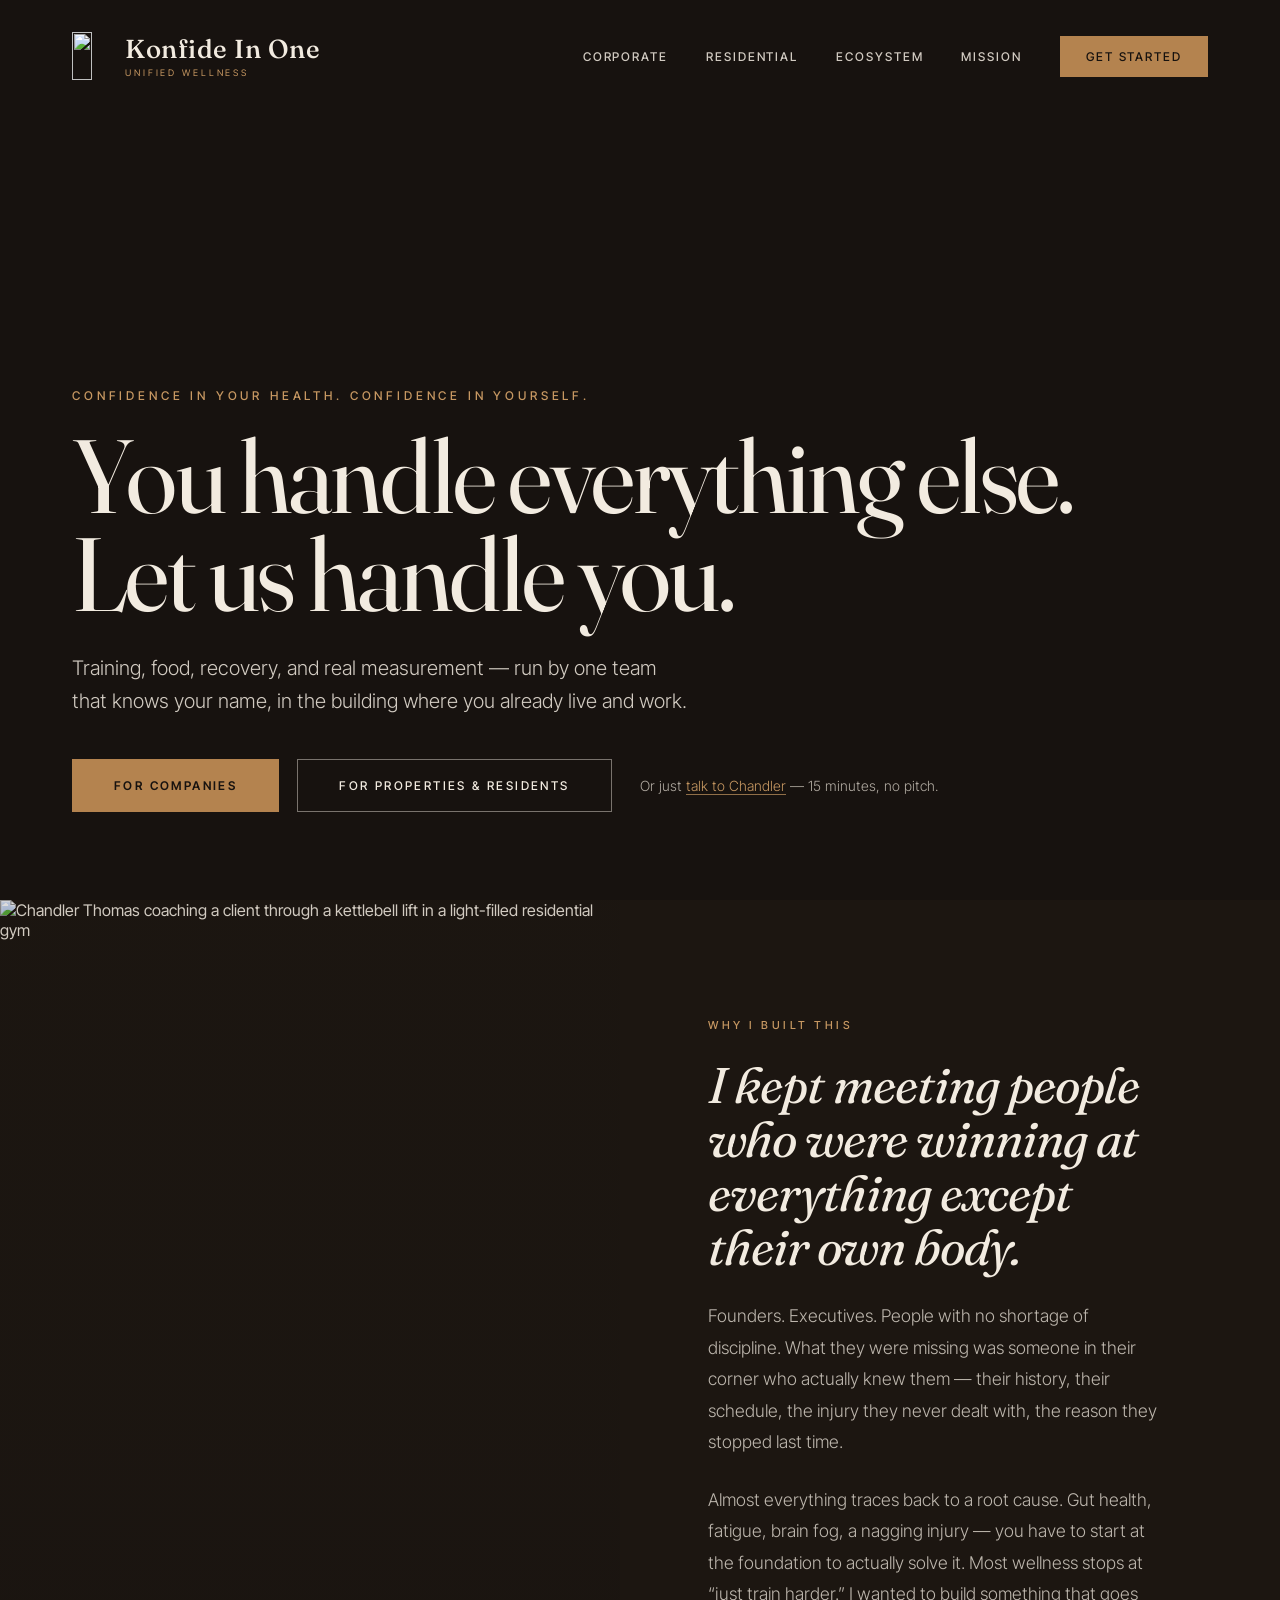
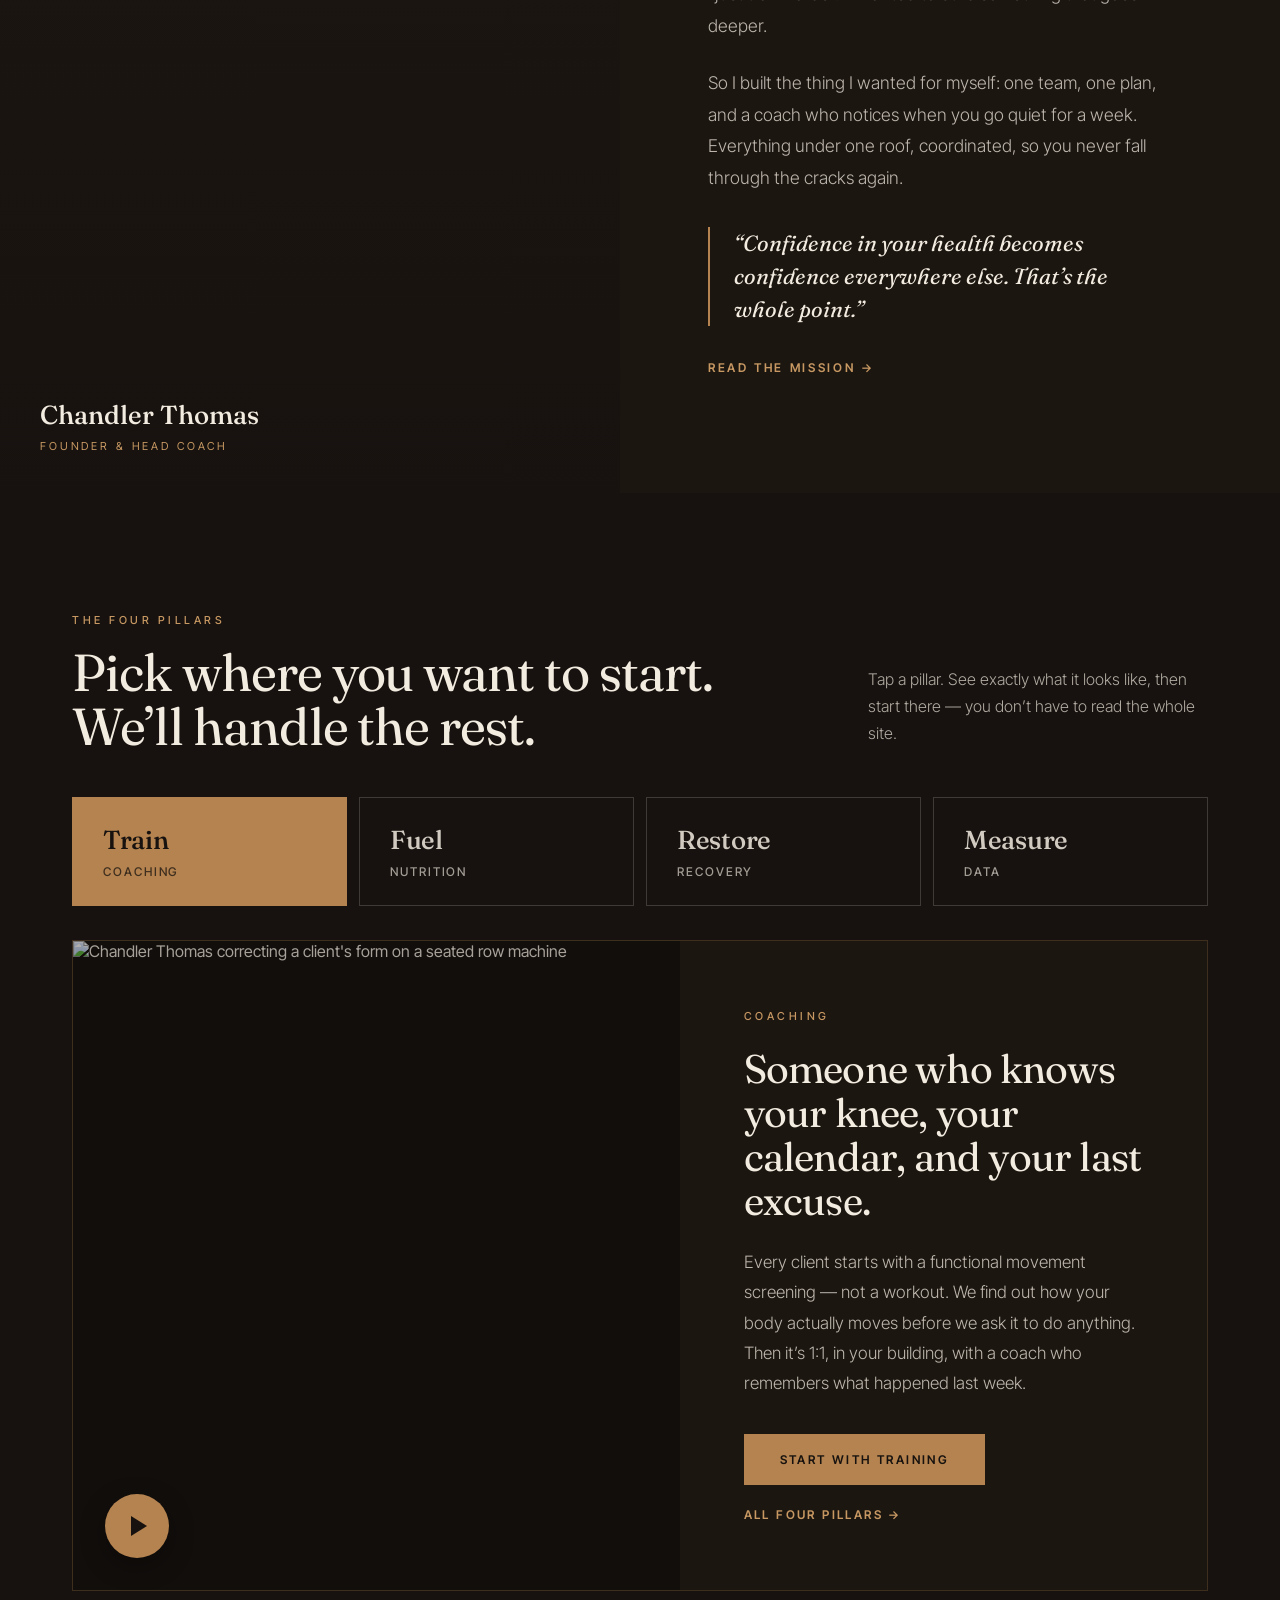
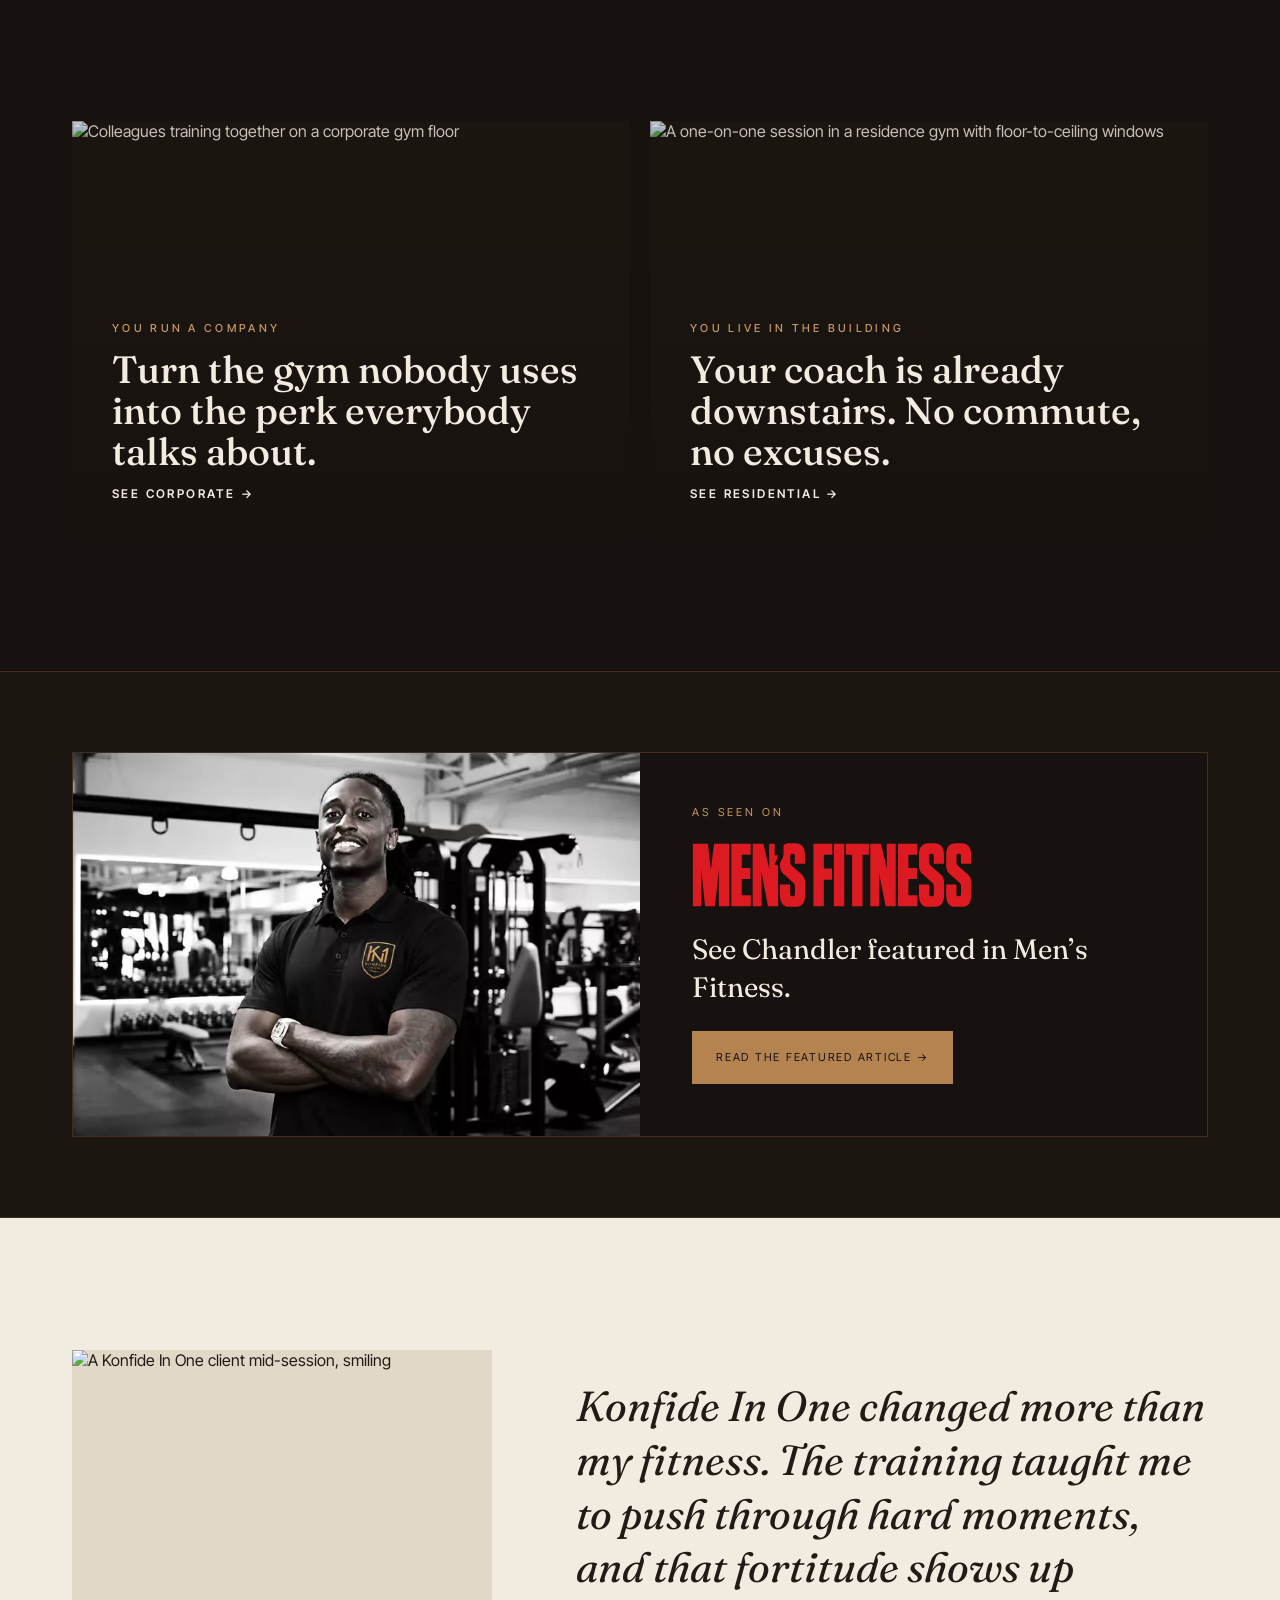
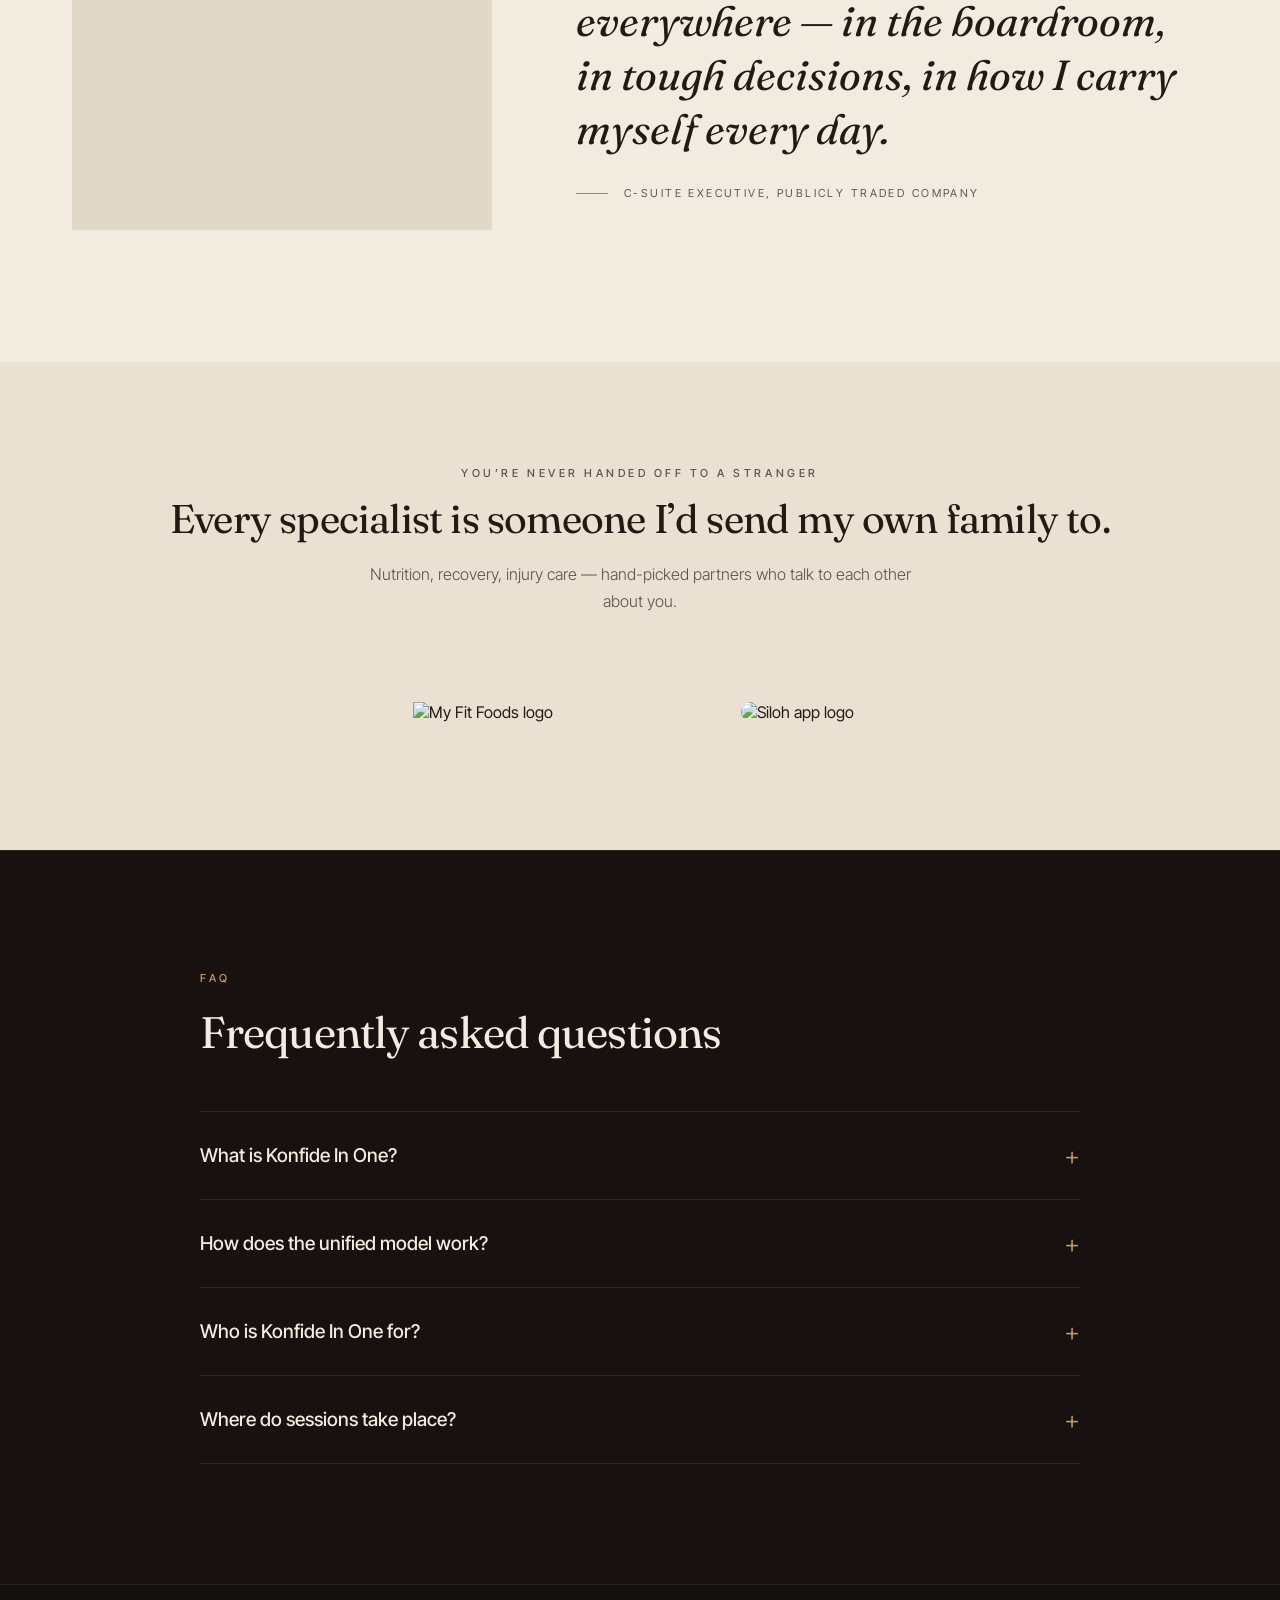
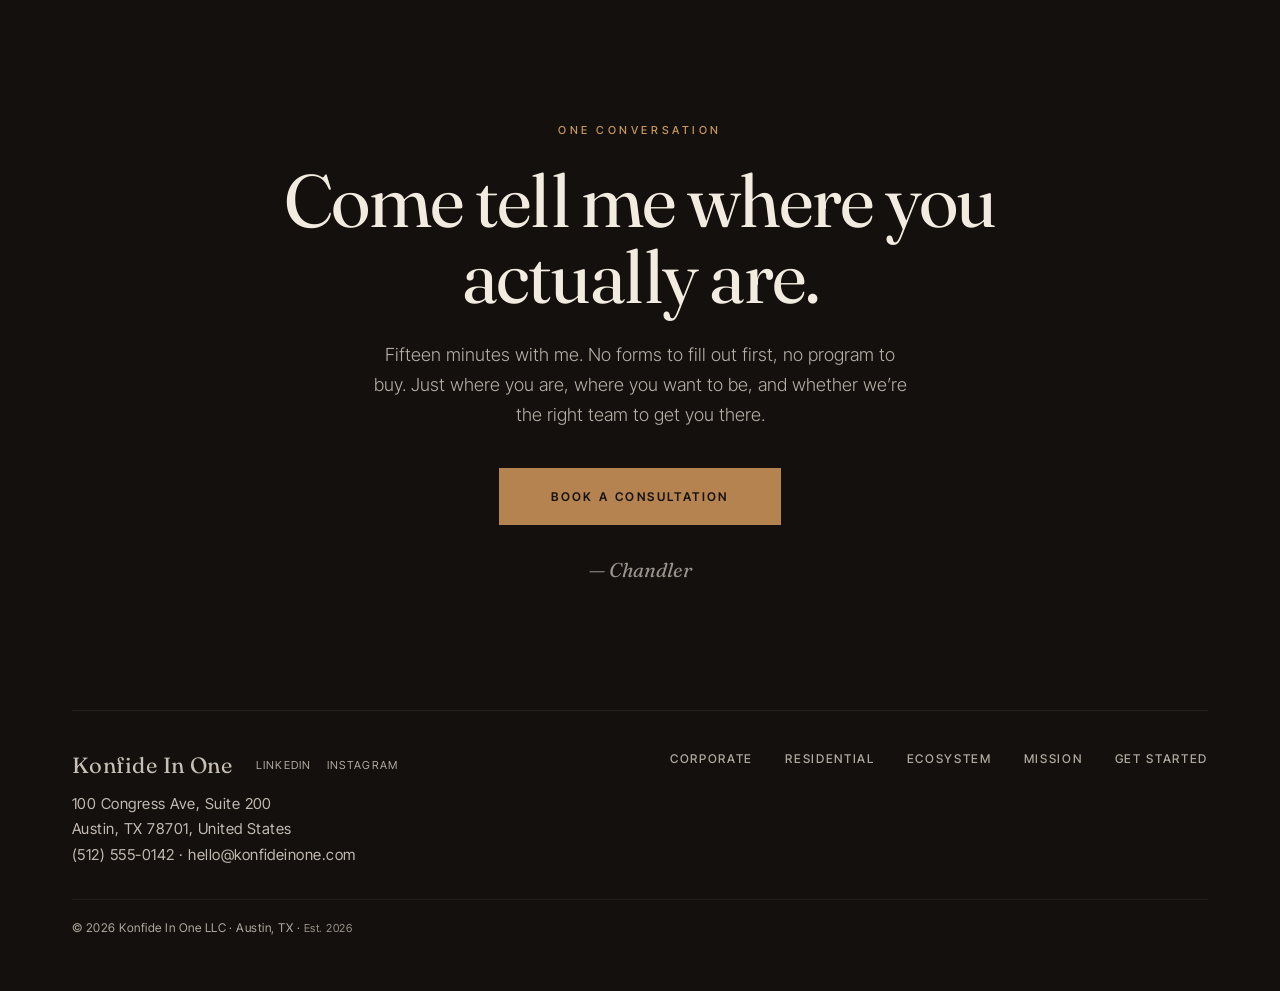
==== index.html @ cdaaf0c3 "Update responsive layouts and Chandler requested changes" ====
<!DOCTYPE html>
<html lang="en">
<head>
<meta charset="utf-8">
<meta name="viewport" content="width=device-width, initial-scale=1">
<title>Konfide In One | On-Site Wellness &amp; Training in Austin, TX</title>
<meta name="description" content="Konfide In One delivers on-site personal training, nutrition coaching, recovery services &amp; body composition measurement for companies and residents in Austin, TX with one trusted team.">
<link rel="canonical" href="https://konfideinone.com/">
<meta name="robots" content="index, follow">
<meta name="theme-color" content="#17120F">
<link rel="icon" type="image/svg+xml" href="./favicon.svg">
<link rel="apple-touch-icon" href="./apple-touch-icon.png">
<meta property="og:type" content="website">
<meta property="og:title" content="Konfide In One | On-Site Wellness &amp; Training in Austin, TX">
<meta property="og:description" content="On-site personal training, nutrition coaching, recovery &amp; body composition measurement for companies and residents in Austin, TX.">
<meta property="og:url" content="https://konfideinone.com/">
<meta property="og:site_name" content="Konfide In One">
<meta property="og:locale" content="en_US">
<meta property="og:image" content="https://konfideinone.com/og-image.png">
<meta property="og:image:width" content="1200">
<meta property="og:image:height" content="630">
<meta name="twitter:image" content="https://konfideinone.com/og-image.png">
<meta name="twitter:card" content="summary_large_image">
<meta name="twitter:title" content="Konfide In One | On-Site Wellness &amp; Training in Austin, TX">
<meta name="twitter:description" content="On-site personal training, nutrition coaching &amp; recovery in Austin, TX.">
<link rel="preconnect" href="https://fonts.googleapis.com">
<link rel="preconnect" href="https://fonts.gstatic.com" crossorigin>
<link rel="preload" as="script" href="./support.js">
<link href="https://fonts.googleapis.com/css2?family=Fraunces:ital,opsz,wght,SOFT,WONK@0,9..144,300..600,0,1;1,9..144,300..600,0,1&family=Inter+Tight:wght@300;400;500;600&display=swap" rel="stylesheet">
<style>
    *, *::before, *::after { box-sizing: border-box; }
    x-dc { display: block; }
    body { margin: 0; background: #17120F; -webkit-font-smoothing: antialiased; overflow-x: hidden; }
    a { color: inherit; text-decoration: none; }
    h1, h2, h3, h4 { margin: 0; padding: 0; font-weight: inherit; }
    blockquote { margin: 0; }
    figure { margin: 0; }
    .fr { font-family: 'Fraunces', Georgia, serif; font-variation-settings: 'SOFT' 0, 'WONK' 1; }
    @keyframes heroKen { from { transform: scale(1.05); } to { transform: scale(1.15); } }
    @keyframes fadeUp { from { opacity: 0; transform: translateY(22px); } to { opacity: 1; transform: translateY(0); } }
    html { scroll-behavior: smooth; }
    summary { list-style: none; }
    summary::-webkit-details-marker { display: none; }
    .faq-x { display: inline-block; transition: transform 0.25s ease; }
    details[open] > summary .faq-x { transform: rotate(45deg); }

    /* ===== links & buttons ===== */
    .cta-solid { background: #B4834F; color: #17120F; transition: background 0.25s ease; }
    .cta-solid:hover, .cta-solid:focus-visible { background: #C79862; }
    .cta-ghost { border: 1px solid rgba(242,235,224,0.45); color: #F2EBE0; transition: border-color 0.25s ease, color 0.25s ease; }
    .cta-ghost:hover, .cta-ghost:focus-visible { border-color: #C79862; color: #C79862; }
    .link-accent { color: #C79862; }
    .link-accent:hover, .link-accent:focus-visible { color: #E0B98A; }

    /* ===== four pillars: tabs + panels ===== */
    .pillar-tabs { flex-wrap: wrap; }
    .pillar-tab {
      flex: 1; display: flex; flex-direction: column; gap: 8px; text-align: left;
      padding: 26px 30px; cursor: pointer; font: inherit; color: rgba(242,235,224,0.85);
      background: transparent; border: 1px solid rgba(242,235,224,0.18);
      transition: background 0.25s ease, color 0.25s ease, border-color 0.25s ease;
    }
    .pillar-tab:hover { border-color: rgba(180,131,79,0.7); }
    .pillar-tab:focus-visible { outline: 2px solid #C79862; outline-offset: 3px; }
    .pillar-tab.is-active { background: #B4834F; border-color: #B4834F; color: #17120F; }
    .pillar-panel { display: none; }
    .pillar-panel.is-active { display: grid; }
    .pillar-video-play:focus-visible { outline: 2px solid #C79862; outline-offset: 3px; }
    .pillar-video-play span { transition: transform 0.25s ease; }
    .pillar-video-play:hover span, .pillar-video-play:focus-visible span { transform: scale(1.08); }

    /* ===== audience shortcut cards ===== */
    .shortcut-card { transition: transform 0.4s ease; }
    .shortcut-card:hover, .shortcut-card:focus-visible { transform: translateY(-6px); }
    .shortcut-card:focus-visible { outline: 2px solid #C79862; outline-offset: 3px; }
    .shortcut-card:hover .shortcut-img, .shortcut-card:focus-visible .shortcut-img { transform: scale(1.05); }
    .shortcut-img { transition: transform 0.5s ease; }

    /* ===== responsive: preserved from the previous build, extended for the new type scale ===== */
    @media (max-width: 1024px) {
      h1 { font-size: 72px !important; line-height: 1.02 !important; }
      h2 { font-size: 38px !important; line-height: 1.1 !important; }
    }
    @media (max-width: 768px) {
      h1 { font-size: 44px !important; line-height: 1.06 !important; }
      h2 { font-size: 28px !important; line-height: 1.15 !important; }
      h3 { font-size: 22px !important; }
    }
    @media (max-width: 480px) {
      h1 { font-size: 34px !important; }
      h2 { font-size: 24px !important; }
      .pillar-tab { flex: 1 1 100% !important; }
    }
    @media (max-width: 1100px) {
      [style*="padding"][style*="72px"] { padding-left: 48px !important; padding-right: 48px !important; }
      [style*="padding"][style*="128px"], [style*="padding"][style*="96px"], [style*="padding"][style*="88px"], [style*="padding"][style*="64px"] { padding-left: 40px !important; padding-right: 40px !important; }
      [style*="left: 72px"][style*="right: 72px"] { left: 48px !important; right: 48px !important; }
      [style*="grid-template-columns: repeat(4, 1fr)"] { grid-template-columns: repeat(2, 1fr) !important; }
      [style*="grid-template-columns: 620px 1fr"] { grid-template-columns: 1fr 1fr !important; }
      [style*="grid-template-columns: 420px 1fr"] { grid-template-columns: 320px 1fr !important; }
    }
    @media (max-width: 900px) {
      .pillar-tab { flex: 1 1 calc(50% - 6px) !important; padding: 20px 22px !important; }
    }
    @media (max-width: 760px) {
      /* Keep the nav compact so the wrapped link rows cannot run down into the
         hero headline. The badge reads fine smaller, and the tagline is already
         said by the wordmark next to it. */
      .nav-badge { height: 38px !important; }
      .nav-wordmark { font-size: 20px !important; }
      .nav-tagline { display: none !important; }
      .nav-logo { gap: 12px !important; }
      [style*="padding"][style*="72px"], [style*="padding"][style*="128px"], [style*="padding"][style*="96px"], [style*="padding"][style*="88px"], [style*="padding"][style*="64px"] { padding-left: 24px !important; padding-right: 24px !important; }
      [style*="left: 72px"][style*="right: 72px"] { left: 24px !important; right: 24px !important; }
      [style*="grid-template-columns"] { grid-template-columns: 1fr !important; }
      [style*="width: 760px"] { width: 100% !important; }
      [style*="height: 900px"], [style*="height: 880px"], [style*="height: 780px"], [style*="height: 760px"], [style*="height: 700px"], [style*="height: 680px"] { height: 560px !important; }
      [style*="height: 480px"], [style*="height: 420px"] { height: 300px !important; }
      [style*="min-height: 700px"], [style*="min-height: 640px"], [style*="min-height: 620px"], [style*="min-height: 480px"] { min-height: 340px !important; }
      [style*="padding: 32px 72px"] { flex-wrap: wrap !important; row-gap: 14px !important; }
      [style*="gap: 38px"] { gap: 14px !important; font-size: 9.5px !important; flex-wrap: wrap !important; row-gap: 12px !important; }
      [style*="gap: 96px"] { gap: 40px !important; }
      [style*="gap: 84px"] { gap: 36px !important; }
      [style*="gap: 72px"] { gap: 36px !important; }
      [style*="gap: 64px"] { gap: 32px !important; }
      [style*="gap: 60px"] { gap: 30px !important; }
      [style*="gap: 56px"] { gap: 28px !important; }
      [style*="gap: 48px"] { gap: 24px !important; }
      [style*="gap: 32px"] { gap: 18px !important; }
      [style*="font-size: 108px"], [style*="font-size: 104px"] { font-size: 44px !important; }
      [style*="font-size: 92px"], [style*="font-size: 88px"], [style*="font-size: 84px"] { font-size: 40px !important; }
      [style*="font-size: 78px"], [style*="font-size: 74px"], [style*="font-size: 72px"] { font-size: 36px !important; }
      [style*="font-size: 66px"] { font-size: 44px !important; }
      [style*="font-size: 64px"] { font-size: 38px !important; }
      [style*="font-size: 52px"], [style*="font-size: 50px"], [style*="font-size: 48px"], [style*="font-size: 46px"], [style*="font-size: 44px"] { font-size: 30px !important; }
      [style*="font-size: 42px"], [style*="font-size: 40px"], [style*="font-size: 38px"] { font-size: 26px !important; }
      [style*="font-size: 36px"] { font-size: 24px !important; }
      [style*="font-size: 34px"], [style*="font-size: 32px"] { font-size: 24px !important; }
      [style*="font-size: 26px"] { font-size: 22px !important; }
      blockquote { font-size: 26px !important; line-height: 1.35 !important; }
      [style*="padding: 13px 26px"] { padding: 10px 14px !important; }
      [style*="padding: 19px 42px"] { padding: 14px 24px !important; }
      [style*="padding: 18px 41px"] { padding: 13px 22px !important; }
      [style*="padding: 20px 52px"], [style*="padding: 20px 56px"], [style*="padding: 21px 52px"] { padding: 15px 28px !important; }
      [style*="margin-top: 132px"], [style*="margin-top: 128px"] { flex-wrap: wrap !important; gap: 16px !important; margin-top: 56px !important; }
      .hero-actions { flex-wrap: wrap !important; row-gap: 14px !important; }
      /* stacked panels: the media column has only absolutely-positioned children,
         so aspect-ratio gives it a height from its width instead of collapsing to
         zero. No min-height here: with one, aspect-ratio resolves width from
         height instead and pushes the column past its grid track. */
      .pillar-video { aspect-ratio: 16 / 9; min-height: 0; }
      .section-head { flex-wrap: wrap !important; align-items: flex-start !important; gap: 20px !important; }
      .section-head > * { max-width: 100% !important; }
    }
</style>
<noscript><style>
    /* without JS every pillar panel is shown stacked, so no content is lost */
    .pillar-tabs { display: none !important; }
    .pillar-panel { display: grid !important; margin-bottom: 20px; }
</style></noscript>
<script src="./support.js" defer></script>
<!-- Google tag (gtag.js) placeholder - replace GA_MEASUREMENT_ID with your actual ID -->
<script async src="https://www.googletagmanager.com/gtag/js?id=G-XXXXXXXXXX"></script>
<script>window.dataLayer = window.dataLayer || []; function gtag(){dataLayer.push(arguments);} gtag('js', new Date()); gtag('config', 'G-XXXXXXXXXX');</script>
<!-- Facebook Pixel placeholder - replace with your Pixel ID -->
<script>!function(f,b,e,v,n,t,s){if(f.fbq)return;n=f.fbq=function(){n.callMethod?n.callMethod.apply(n,arguments):n.queue.push(arguments)};if(!f._fbq)f._fbq=n;n.push=n;n.loaded=!0;n.version='2.0';n.queue=[];t=b.createElement(e);t.async=!0;t.src=v;s=b.getElementsByTagName(e)[0];s.parentNode.insertBefore(t,s)}(window,document,'script','https://connect.facebook.net/en_US/fbevents.js');fbq('init', '000000000000000');fbq('track', 'PageView');</script>
<link rel="stylesheet" href="./responsive.css">
<script src="./navigation.js" defer></script>
</head>
<body>
<x-dc>

<div style="width: 1440px; margin: 0 auto; background: #17120F; color: #F2EBE0; font-family: 'Inter Tight', 'Helvetica Neue', Arial, sans-serif; position: relative; overflow: hidden;">

  <!-- ===== NAV ===== -->
  <nav class="site-nav" aria-label="Primary" style="position: absolute; top: 0; left: 0; right: 0; z-index: 20; padding: 32px 72px; display: flex; align-items: center; justify-content: space-between;">
    <a href="index.html" class="nav-logo" style="display: flex; align-items: center; gap: 16px;">
      <img class="nav-badge" src="images/kn1-badge.webp" alt="" width="37" height="48" style="height: 48px; width: auto; display: block; flex-shrink: 0;">
      <span style="display: flex; flex-direction: column; line-height: 1;">
        <span class="fr nav-wordmark" style="font-size: 26px; font-weight: 500; letter-spacing: 0.02em; color: #F2EBE0;">Konfide In One</span>
        <span class="nav-tagline" style="font-size: 9px; letter-spacing: 0.32em; text-transform: uppercase; color: #C79862; margin-top: 6px;">Unified Wellness</span>
      </span>
    </a>
    <div class="desktop-links" style="display: flex; gap: 38px; align-items: center; font-size: 12px; letter-spacing: 0.16em; text-transform: uppercase; color: rgba(242,235,224,0.85); font-weight: 500;">
      <a href="corporate.html">Corporate</a>
      <a href="residential.html">Residential</a>
      <a href="ecosystem.html">Ecosystem</a>
      <a href="mission.html">Mission</a>
      <a href="get-started.html" class="cta-solid" style="padding: 13px 26px;">Get Started</a>
    </div>
  </nav>

  <!-- ===== HERO ===== -->
  <div class="site-hero" style="position: relative; height: 880px; width: 100%; overflow: hidden;">
    <video autoplay muted loop playsinline preload="metadata" poster="images/ChanCL-56.webp" style="position: absolute; inset: 0; width: 100%; height: 100%; object-fit: cover; pointer-events: none;" id="heroVideo">
      <source src="videos/hero-bg.mp4" type="video/mp4">
    </video>
    <div style="position: absolute; inset: 0; background: linear-gradient(180deg, rgba(23,18,15,0.72) 0%, rgba(23,18,15,0.22) 38%, rgba(23,18,15,0.94) 100%);"></div>

    <div class="hero-content" style="position: absolute; left: 72px; right: 72px; bottom: 88px; z-index: 10;">
      <div style="font-size: 12px; letter-spacing: 0.32em; text-transform: uppercase; color: #C79862; margin-bottom: 24px; font-weight: 500; animation: fadeUp 0.9s ease both;">Confidence in your health. Confidence in yourself.</div>
      <h1 class="fr" style="font-size: 104px; line-height: 0.95; font-weight: 400; letter-spacing: -0.025em; max-width: 1060px; animation: fadeUp 1s ease 0.1s both;">You handle everything else. Let us handle you.</h1>
      <div style="font-size: 20px; line-height: 1.62; font-weight: 300; color: rgba(242,235,224,0.85); max-width: 620px; margin-top: 28px; animation: fadeUp 1s ease 0.2s both;">Training, food, recovery, and real measurement &mdash; run by one team that knows your name, in the building where you already live and work.</div>
      <div class="hero-actions" style="display: flex; gap: 18px; align-items: center; margin-top: 42px; animation: fadeUp 1s ease 0.3s both;">
        <a href="corporate.html" class="cta-solid" style="font-size: 12px; letter-spacing: 0.2em; text-transform: uppercase; font-weight: 600; padding: 19px 42px;">For companies</a>
        <a href="residential.html" class="cta-ghost" style="font-size: 12px; letter-spacing: 0.2em; text-transform: uppercase; font-weight: 500; padding: 18px 41px;">For properties &amp; residents</a>
        <div style="font-size: 14px; color: rgba(242,235,224,0.7); font-weight: 300; margin-left: 10px;">Or just <a href="get-started.html" class="link-accent" style="border-bottom: 1px solid rgba(199,152,98,0.7);">talk to Chandler</a> &mdash; 15 minutes, no pitch.</div>
      </div>
    </div>
  </div>

  <!-- ===== FROM THE FOUNDER — photo bleeds left, human to human ===== -->
  <section style="display: grid; grid-template-columns: 620px 1fr; align-items: stretch; background: #1C1611;">
    <div style="position: relative; min-height: 620px; overflow: hidden;">
      <img src="images/ChanCL-59.webp" alt="Chandler Thomas coaching a client through a kettlebell lift in a light-filled residential gym" style="position: absolute; inset: 0; width: 100%; height: 100%; object-fit: cover; object-position: 38% center;">
      <div style="position: absolute; inset: 0; background: linear-gradient(180deg, rgba(23,18,15,0.15) 45%, rgba(23,18,15,0.92) 100%);"></div>
      <div style="position: absolute; left: 40px; bottom: 40px; right: 40px;">
        <div class="fr" style="font-size: 26px; font-weight: 500; color: #F2EBE0;">Chandler Thomas</div>
        <div style="font-size: 11px; letter-spacing: 0.26em; text-transform: uppercase; color: #C79862; margin-top: 8px;">Founder &amp; Head Coach</div>
      </div>
    </div>
    <div style="padding: 118px 120px 118px 88px; display: flex; flex-direction: column; justify-content: center; gap: 26px;">
      <div style="font-size: 11px; letter-spacing: 0.32em; text-transform: uppercase; color: #C79862; font-weight: 500;">Why I built this</div>
      <h2 class="fr" style="font-size: 50px; line-height: 1.08; font-weight: 400; letter-spacing: -0.02em; font-style: italic;">I kept meeting people who were winning at everything except their own body.</h2>
      <div style="font-size: 17.5px; line-height: 1.8; font-weight: 300; color: rgba(242,235,224,0.75); max-width: 520px;">Founders. Executives. People with no shortage of discipline. What they were missing was someone in their corner who actually knew them &mdash; their history, their schedule, the injury they never dealt with, the reason they stopped last time.</div>
      <div style="font-size: 17.5px; line-height: 1.8; font-weight: 300; color: rgba(242,235,224,0.75); max-width: 520px;">Almost everything traces back to a root cause. Gut health, fatigue, brain fog, a nagging injury &mdash; you have to start at the foundation to actually solve it. Most wellness stops at &ldquo;just train harder.&rdquo; I wanted to build something that goes deeper.</div>
      <div style="font-size: 17.5px; line-height: 1.8; font-weight: 300; color: rgba(242,235,224,0.75); max-width: 520px;">So I built the thing I wanted for myself: one team, one plan, and a coach who notices when you go quiet for a week. Everything under one roof, coordinated, so you never fall through the cracks again.</div>
      <blockquote class="fr" style="border-left: 2px solid #B4834F; padding-left: 24px; margin-top: 8px; font-size: 22px; line-height: 1.5; font-style: italic; color: #F2EBE0; max-width: 500px;">&ldquo;Confidence in your health becomes confidence everywhere else. That&rsquo;s the whole point.&rdquo;</blockquote>
      <a href="mission.html" class="link-accent" style="font-size: 12px; letter-spacing: 0.22em; text-transform: uppercase; font-weight: 600; margin-top: 8px;">Read the mission &rarr;</a>
    </div>
  </section>

  <!-- ===== FOUR PILLARS — tabs, each with its own video + shortcut CTA ===== -->
  <section style="padding: 120px 72px 130px; background: #17120F;">
    <div class="section-head" style="display: flex; align-items: flex-end; justify-content: space-between; margin-bottom: 44px; gap: 60px;">
      <div style="display: flex; flex-direction: column; gap: 18px;">
        <div style="font-size: 11px; letter-spacing: 0.32em; text-transform: uppercase; color: #C79862; font-weight: 500;">The four pillars</div>
        <h2 class="fr" style="font-size: 52px; line-height: 1.04; font-weight: 400; letter-spacing: -0.02em; max-width: 660px;">Pick where you want to start. We&rsquo;ll handle the rest.</h2>
      </div>
      <div style="font-size: 16px; line-height: 1.7; font-weight: 300; color: rgba(242,235,224,0.7); max-width: 340px; padding-bottom: 6px;">Tap a pillar. See exactly what it looks like, then start there &mdash; you don&rsquo;t have to read the whole site.</div>
    </div>

    <div class="pillar-tabs" role="tablist" aria-label="The four pillars" style="display: flex; gap: 12px; margin-bottom: 34px;">
      <button type="button" role="tab" id="tab-train" class="pillar-tab is-active" aria-selected="true" aria-controls="panel-train" data-pillar="train">
        <span class="fr" style="font-size: 26px; font-weight: 500; letter-spacing: -0.01em;">Train</span>
        <span style="font-size: 12px; letter-spacing: 0.16em; text-transform: uppercase; font-weight: 500; opacity: 0.75;">Coaching</span>
      </button>
      <button type="button" role="tab" id="tab-fuel" class="pillar-tab" aria-selected="false" aria-controls="panel-fuel" data-pillar="fuel">
        <span class="fr" style="font-size: 26px; font-weight: 500; letter-spacing: -0.01em;">Fuel</span>
        <span style="font-size: 12px; letter-spacing: 0.16em; text-transform: uppercase; font-weight: 500; opacity: 0.75;">Nutrition</span>
      </button>
      <button type="button" role="tab" id="tab-restore" class="pillar-tab" aria-selected="false" aria-controls="panel-restore" data-pillar="restore">
        <span class="fr" style="font-size: 26px; font-weight: 500; letter-spacing: -0.01em;">Restore</span>
        <span style="font-size: 12px; letter-spacing: 0.16em; text-transform: uppercase; font-weight: 500; opacity: 0.75;">Recovery</span>
      </button>
      <button type="button" role="tab" id="tab-measure" class="pillar-tab" aria-selected="false" aria-controls="panel-measure" data-pillar="measure">
        <span class="fr" style="font-size: 26px; font-weight: 500; letter-spacing: -0.01em;">Measure</span>
        <span style="font-size: 12px; letter-spacing: 0.16em; text-transform: uppercase; font-weight: 500; opacity: 0.75;">Data</span>
      </button>
    </div>

    <!-- TRAIN -->
    <div class="pillar-panel is-active" id="panel-train" role="tabpanel" aria-labelledby="tab-train" style="grid-template-columns: 1.15fr 1fr; gap: 0; background: #1C1611; border: 1px solid rgba(180,131,79,0.22); min-height: 480px;">
      <div class="pillar-video" data-video-src="videos/pilar-train.mp4" style="position: relative; overflow: hidden; background: #100C0A;">
        <img src="images/ChanCL-5.webp" alt="Chandler Thomas correcting a client's form on a seated row machine" style="position: absolute; inset: 0; width: 100%; height: 100%; object-fit: cover;">
        <div style="position: absolute; inset: 0; background: rgba(23,18,15,0.34);"></div>
        <button type="button" class="pillar-video-play" aria-label="Play the Train video" style="position: absolute; inset: 0; width: 100%; height: 100%; background: transparent; border: 0; cursor: pointer; display: flex; align-items: flex-end; justify-content: flex-start; padding: 32px;">
          <span style="width: 64px; height: 64px; border-radius: 50%; background: #B4834F; display: flex; align-items: center; justify-content: center; box-shadow: 0 8px 24px rgba(0,0,0,0.35);">
            <span style="width: 0; height: 0; border-top: 10px solid transparent; border-bottom: 10px solid transparent; border-left: 16px solid #17120F; margin-left: 4px;"></span>
          </span>
        </button>
      </div>
      <div style="padding: 68px 64px; display: flex; flex-direction: column; justify-content: center; gap: 24px;">
        <div style="font-size: 11px; letter-spacing: 0.32em; text-transform: uppercase; color: #C79862; font-weight: 500;">Coaching</div>
        <h3 class="fr" style="font-size: 40px; line-height: 1.1; font-weight: 400; letter-spacing: -0.02em;">Someone who knows your knee, your calendar, and your last excuse.</h3>
        <div style="font-size: 17px; line-height: 1.78; font-weight: 300; color: rgba(242,235,224,0.75);">Every client starts with a functional movement screening &mdash; not a workout. We find out how your body actually moves before we ask it to do anything. Then it&rsquo;s 1:1, in your building, with a coach who remembers what happened last week.</div>
        <div style="display: flex; align-items: center; gap: 22px; margin-top: 12px; flex-wrap: wrap;">
          <a href="get-started.html" class="cta-solid" style="font-size: 12px; letter-spacing: 0.2em; text-transform: uppercase; font-weight: 600; padding: 18px 36px;">Start with training</a>
          <a href="ecosystem.html#train" class="link-accent" style="font-size: 12px; letter-spacing: 0.2em; text-transform: uppercase; font-weight: 600;">All four pillars &rarr;</a>
        </div>
      </div>
    </div>

    <!-- FUEL -->
    <div class="pillar-panel" id="panel-fuel" role="tabpanel" aria-labelledby="tab-fuel" style="grid-template-columns: 1.15fr 1fr; gap: 0; background: #1C1611; border: 1px solid rgba(180,131,79,0.22); min-height: 480px;">
      <div class="pillar-video" data-video-src="videos/pilar-fuel.mp4" style="position: relative; overflow: hidden; background: #100C0A;">
        <img src="images/ChanCL-51.webp" alt="A coach and client talking through the plan during an on-site session" style="position: absolute; inset: 0; width: 100%; height: 100%; object-fit: cover;" loading="lazy">
        <div style="position: absolute; inset: 0; background: rgba(23,18,15,0.34);"></div>
        <button type="button" class="pillar-video-play" aria-label="Play the Fuel video" style="position: absolute; inset: 0; width: 100%; height: 100%; background: transparent; border: 0; cursor: pointer; display: flex; align-items: flex-end; justify-content: flex-start; padding: 32px;">
          <span style="width: 64px; height: 64px; border-radius: 50%; background: #B4834F; display: flex; align-items: center; justify-content: center; box-shadow: 0 8px 24px rgba(0,0,0,0.35);">
            <span style="width: 0; height: 0; border-top: 10px solid transparent; border-bottom: 10px solid transparent; border-left: 16px solid #17120F; margin-left: 4px;"></span>
          </span>
        </button>
      </div>
      <div style="padding: 68px 64px; display: flex; flex-direction: column; justify-content: center; gap: 24px;">
        <div style="font-size: 11px; letter-spacing: 0.32em; text-transform: uppercase; color: #C79862; font-weight: 500;">Nutrition</div>
        <h3 class="fr" style="font-size: 40px; line-height: 1.1; font-weight: 400; letter-spacing: -0.02em;">Eating that fits your life, not a meal plan you&rsquo;ll quit in nine days.</h3>
        <div style="font-size: 17px; line-height: 1.78; font-weight: 300; color: rgba(242,235,224,0.75);">Your nutritionist talks to your coach. What you eat gets built around what you&rsquo;re training and how you&rsquo;re recovering &mdash; travel weeks, dinners with clients, and all.</div>
        <div style="display: flex; align-items: center; gap: 22px; margin-top: 12px; flex-wrap: wrap;">
          <a href="get-started.html" class="cta-solid" style="font-size: 12px; letter-spacing: 0.2em; text-transform: uppercase; font-weight: 600; padding: 18px 36px;">Start with nutrition</a>
          <a href="ecosystem.html#fuel" class="link-accent" style="font-size: 12px; letter-spacing: 0.2em; text-transform: uppercase; font-weight: 600;">All four pillars &rarr;</a>
        </div>
      </div>
    </div>

    <!-- RESTORE -->
    <div class="pillar-panel" id="panel-restore" role="tabpanel" aria-labelledby="tab-restore" style="grid-template-columns: 1.15fr 1fr; gap: 0; background: #1C1611; border: 1px solid rgba(180,131,79,0.22); min-height: 480px;">
      <div class="pillar-video" data-video-src="videos/pilar-restore.mp4" style="position: relative; overflow: hidden; background: #100C0A;">
        <img src="images/ChanCL-65.webp" alt="Hands-on mobility and recovery work during an on-site session" style="position: absolute; inset: 0; width: 100%; height: 100%; object-fit: cover;" loading="lazy">
        <div style="position: absolute; inset: 0; background: rgba(23,18,15,0.34);"></div>
        <button type="button" class="pillar-video-play" aria-label="Play the Restore video" style="position: absolute; inset: 0; width: 100%; height: 100%; background: transparent; border: 0; cursor: pointer; display: flex; align-items: flex-end; justify-content: flex-start; padding: 32px;">
          <span style="width: 64px; height: 64px; border-radius: 50%; background: #B4834F; display: flex; align-items: center; justify-content: center; box-shadow: 0 8px 24px rgba(0,0,0,0.35);">
            <span style="width: 0; height: 0; border-top: 10px solid transparent; border-bottom: 10px solid transparent; border-left: 16px solid #17120F; margin-left: 4px;"></span>
          </span>
        </button>
      </div>
      <div style="padding: 68px 64px; display: flex; flex-direction: column; justify-content: center; gap: 24px;">
        <div style="font-size: 11px; letter-spacing: 0.32em; text-transform: uppercase; color: #C79862; font-weight: 500;">Recovery</div>
        <h3 class="fr" style="font-size: 40px; line-height: 1.1; font-weight: 400; letter-spacing: -0.02em;">Recovery from day one &mdash; not after something tears.</h3>
        <div style="font-size: 17px; line-height: 1.78; font-weight: 300; color: rgba(242,235,224,0.75);">Massage, chiropractic and injury care built into the plan from the start. Most of what people call &ldquo;aging&rdquo; is an untreated problem that nobody looked at. We look.</div>
        <div style="display: flex; align-items: center; gap: 22px; margin-top: 12px; flex-wrap: wrap;">
          <a href="get-started.html" class="cta-solid" style="font-size: 12px; letter-spacing: 0.2em; text-transform: uppercase; font-weight: 600; padding: 18px 36px;">Start with recovery</a>
          <a href="ecosystem.html#restore" class="link-accent" style="font-size: 12px; letter-spacing: 0.2em; text-transform: uppercase; font-weight: 600;">All four pillars &rarr;</a>
        </div>
      </div>
    </div>

    <!-- MEASURE -->
    <div class="pillar-panel" id="panel-measure" role="tabpanel" aria-labelledby="tab-measure" style="grid-template-columns: 1.15fr 1fr; gap: 0; background: #1C1611; border: 1px solid rgba(180,131,79,0.22); min-height: 480px;">
      <div class="pillar-video" data-video-src="videos/pilar-measure.mp4" style="position: relative; overflow: hidden; background: #100C0A;">
        <img src="images/ChanCL-72.webp" alt="A client working through a tracked core progression with her coach" style="position: absolute; inset: 0; width: 100%; height: 100%; object-fit: cover;" loading="lazy">
        <div style="position: absolute; inset: 0; background: rgba(23,18,15,0.34);"></div>
        <button type="button" class="pillar-video-play" aria-label="Play the Measure video" style="position: absolute; inset: 0; width: 100%; height: 100%; background: transparent; border: 0; cursor: pointer; display: flex; align-items: flex-end; justify-content: flex-start; padding: 32px;">
          <span style="width: 64px; height: 64px; border-radius: 50%; background: #B4834F; display: flex; align-items: center; justify-content: center; box-shadow: 0 8px 24px rgba(0,0,0,0.35);">
            <span style="width: 0; height: 0; border-top: 10px solid transparent; border-bottom: 10px solid transparent; border-left: 16px solid #17120F; margin-left: 4px;"></span>
          </span>
        </button>
      </div>
      <div style="padding: 68px 64px; display: flex; flex-direction: column; justify-content: center; gap: 24px;">
        <div style="font-size: 11px; letter-spacing: 0.32em; text-transform: uppercase; color: #C79862; font-weight: 500;">Data</div>
        <h3 class="fr" style="font-size: 40px; line-height: 1.1; font-weight: 400; letter-spacing: -0.02em;">Proof, so you stop guessing whether it&rsquo;s working.</h3>
        <div style="font-size: 17px; line-height: 1.78; font-weight: 300; color: rgba(242,235,224,0.75);">Quarterly body composition tracking and movement re-screens. You see what changed, in numbers, and we adjust the other three pillars around it.</div>
        <div style="display: flex; align-items: center; gap: 22px; margin-top: 12px; flex-wrap: wrap;">
          <a href="get-started.html" class="cta-solid" style="font-size: 12px; letter-spacing: 0.2em; text-transform: uppercase; font-weight: 600; padding: 18px 36px;">Start with measurement</a>
          <a href="ecosystem.html#measure" class="link-accent" style="font-size: 12px; letter-spacing: 0.2em; text-transform: uppercase; font-weight: 600;">All four pillars &rarr;</a>
        </div>
      </div>
    </div>
  </section>

  <!-- ===== AUDIENCE SHORTCUTS ===== -->
  <section style="padding: 0 72px 130px; background: #17120F;">
    <div style="display: grid; grid-template-columns: 1fr 1fr; gap: 20px;">
      <a href="corporate.html" class="shortcut-card" style="position: relative; display: block; height: 420px; overflow: hidden; background: #1C1611;">
        <img class="shortcut-img" src="images/ChanCL-4.webp" alt="Colleagues training together on a corporate gym floor" style="position: absolute; inset: 0; width: 100%; height: 100%; object-fit: cover;" loading="lazy">
        <div style="position: absolute; inset: 0; background: linear-gradient(180deg, rgba(23,18,15,0.2) 30%, rgba(23,18,15,0.94) 100%);"></div>
        <div style="position: absolute; left: 40px; right: 40px; bottom: 40px; display: flex; flex-direction: column; gap: 14px;">
          <div style="font-size: 11px; letter-spacing: 0.3em; text-transform: uppercase; color: #C79862; font-weight: 500;">You run a company</div>
          <h2 class="fr" style="font-size: 38px; line-height: 1.08; font-weight: 500; color: #F2EBE0;">Turn the gym nobody uses into the perk everybody talks about.</h2>
          <div style="font-size: 12px; letter-spacing: 0.2em; text-transform: uppercase; color: #F2EBE0; font-weight: 600;">See corporate &rarr;</div>
        </div>
      </a>
      <a href="residential.html" class="shortcut-card" style="position: relative; display: block; height: 420px; overflow: hidden; background: #1C1611;">
        <img class="shortcut-img" src="images/ChanCL-38.webp" alt="A one-on-one session in a residence gym with floor-to-ceiling windows" style="position: absolute; inset: 0; width: 100%; height: 100%; object-fit: cover;" loading="lazy">
        <div style="position: absolute; inset: 0; background: linear-gradient(180deg, rgba(23,18,15,0.2) 30%, rgba(23,18,15,0.94) 100%);"></div>
        <div style="position: absolute; left: 40px; right: 40px; bottom: 40px; display: flex; flex-direction: column; gap: 14px;">
          <div style="font-size: 11px; letter-spacing: 0.3em; text-transform: uppercase; color: #C79862; font-weight: 500;">You live in the building</div>
          <h2 class="fr" style="font-size: 38px; line-height: 1.08; font-weight: 500; color: #F2EBE0;">Your coach is already downstairs. No commute, no excuses.</h2>
          <div style="font-size: 12px; letter-spacing: 0.2em; text-transform: uppercase; color: #F2EBE0; font-weight: 600;">See residential &rarr;</div>
        </div>
      </a>
    </div>
  </section>

  <section class="media-recognition" aria-label="Media recognition">
    <div class="media-feature">
      <img class="media-portrait" src="images/Chandler%20Img%201.webp" alt="Chandler Thomas, founder of Konfide In One, in the gym" width="828" height="552" loading="lazy">
      <div class="media-content">
        <span class="media-label">As seen on</span>
        <a class="media-brand" href="https://www.mensfitness.com/news/wellness-is-coming-to-you-now-not-the-other-way-around" target="_blank" rel="noopener noreferrer" aria-label="Chandler in Men's Fitness (opens in a new tab)">
          <img src="images/mensfitness%20logo.svg" alt="Men's Fitness" width="280" height="64" loading="lazy">
        </a>
        <p class="fr media-description">See Chandler featured in Men&rsquo;s Fitness.</p>
        <a class="cta-solid media-cta" href="https://www.mensfitness.com/news/wellness-is-coming-to-you-now-not-the-other-way-around" target="_blank" rel="noopener noreferrer">Read the Featured Article &rarr;</a>
      </div>
    </div>
  </section>

  <!-- ===== TESTIMONIAL — C-suite executive (real, locked) ===== -->
  <section style="background: #F2EBE0; color: #211A15; padding: 132px 72px;">
    <div style="display: grid; grid-template-columns: 420px 1fr; gap: 84px; align-items: center; max-width: 1180px; margin: 0 auto;">
      <!-- TODO: swap for a portrait of this client once one is available -->
      <div style="position: relative; height: 480px; overflow: hidden; background: #E2D8C8;">
        <img src="images/ChanCL-63.webp" alt="A Konfide In One client mid-session, smiling" style="position: absolute; inset: 0; width: 100%; height: 100%; object-fit: cover;" loading="lazy">
      </div>
      <figure style="display: flex; flex-direction: column; gap: 30px;">
        <blockquote class="fr" style="font-size: 42px; line-height: 1.28; font-weight: 400; font-style: italic;">Konfide In One changed more than my fitness. The training taught me to push through hard moments, and that fortitude shows up everywhere &mdash; in the boardroom, in tough decisions, in how I carry myself every day.</blockquote>
        <figcaption style="display: flex; align-items: center; gap: 16px;">
          <div style="width: 32px; height: 1px; background: #B4834F;"></div>
          <div style="display: flex; flex-direction: column; gap: 5px;">
            <div style="font-size: 11px; letter-spacing: 0.22em; text-transform: uppercase; color: rgba(33,26,21,0.7);">C-suite executive, publicly traded company</div>
          </div>
        </figcaption>
      </figure>
    </div>
  </section>

  <!-- ===== PARTNERS ===== -->
  <section style="background: #EAE1D3; color: #211A15; padding: 104px 72px; text-align: center;">
    <div style="font-size: 11px; letter-spacing: 0.32em; text-transform: uppercase; color: rgba(33,26,21,0.7); margin-bottom: 14px; font-weight: 500;">You&rsquo;re never handed off to a stranger</div>
    <h2 class="fr" style="font-size: 40px; font-weight: 400; letter-spacing: -0.02em; margin-bottom: 18px;">Every specialist is someone I&rsquo;d send my own family to.</h2>
    <div style="font-size: 16px; font-weight: 300; color: rgba(33,26,21,0.72); max-width: 560px; margin: 0 auto 62px; line-height: 1.7;">Nutrition, recovery, injury care &mdash; hand-picked partners who talk to each other about you.</div>
    <div style="display: grid; grid-template-columns: repeat(2, 1fr); gap: 48px; max-width: 580px; margin: 0 auto;">
      <div style="height: 68px; display: flex; align-items: center; justify-content: center;">
        <img src="images/MyFitFoodsLogo.svg" alt="My Fit Foods logo" style="max-width: 100%; max-height: 100%;">
      </div>
      <div style="height: 68px; display: flex; align-items: center; justify-content: center;">
        <img src="images/SilohAppLogo.png" alt="Siloh app logo" style="max-width: 100%; max-height: 100%; border-radius: 12px;">
      </div>
    </div>
  </section>

  <!-- ===== FAQ ===== -->
  <section style="border-top: 1px solid rgba(242,235,224,0.08); padding: 120px 72px; background: #17120F;">
    <div style="max-width: 880px; margin: 0 auto;">
      <div style="font-size: 11px; letter-spacing: 0.32em; text-transform: uppercase; color: #C79862; margin-bottom: 24px; font-weight: 500;">FAQ</div>
      <h2 class="fr" style="font-size: 44px; line-height: 1.06; font-weight: 400; letter-spacing: -0.02em; margin-bottom: 56px;">Frequently asked questions</h2>
      <details style="border-top: 1px solid rgba(242,235,224,0.1); padding: 28px 0;">
        <summary style="cursor: pointer; display: flex; justify-content: space-between; align-items: center; gap: 24px; font-size: 19px; font-weight: 500; color: #F2EBE0;">What is Konfide In One?<span class="faq-x" style="color: #C79862; font-size: 26px; font-weight: 300; flex-shrink: 0;">+</span></summary>
        <div style="font-size: 15px; line-height: 1.75; font-weight: 300; color: rgba(242,235,224,0.72); padding-top: 18px; max-width: 780px;">Konfide In One is an on-site wellness company based in Austin, TX. One trusted team unifies training, nutrition, recovery and body composition measurement into a single accountable system, delivered directly where you live and work.</div>
      </details>
      <details style="border-top: 1px solid rgba(242,235,224,0.1); padding: 28px 0;">
        <summary style="cursor: pointer; display: flex; justify-content: space-between; align-items: center; gap: 24px; font-size: 19px; font-weight: 500; color: #F2EBE0;">How does the unified model work?<span class="faq-x" style="color: #C79862; font-size: 26px; font-weight: 300; flex-shrink: 0;">+</span></summary>
        <div style="font-size: 15px; line-height: 1.75; font-weight: 300; color: rgba(242,235,224,0.72); padding-top: 18px; max-width: 780px;">Every client starts with a functional movement assessment. From there, four pillars &mdash; <a href="ecosystem.html#train" class="link-accent">Train</a>, <a href="ecosystem.html#fuel" class="link-accent">Fuel</a>, <a href="ecosystem.html#restore" class="link-accent">Restore</a>, <a href="ecosystem.html#measure" class="link-accent">Measure</a> &mdash; run as one connected system so nothing is left to guesswork.</div>
      </details>
      <details style="border-top: 1px solid rgba(242,235,224,0.1); padding: 28px 0;">
        <summary style="cursor: pointer; display: flex; justify-content: space-between; align-items: center; gap: 24px; font-size: 19px; font-weight: 500; color: #F2EBE0;">Who is Konfide In One for?<span class="faq-x" style="color: #C79862; font-size: 26px; font-weight: 300; flex-shrink: 0;">+</span></summary>
        <div style="font-size: 15px; line-height: 1.75; font-weight: 300; color: rgba(242,235,224,0.72); padding-top: 18px; max-width: 780px;">Three audiences: <a href="corporate.html" class="link-accent">companies</a> with an underused gym, <a href="residential.html" class="link-accent">luxury residential properties</a> and HOA boards, and individual high performers who value their time.</div>
      </details>
      <details style="border-top: 1px solid rgba(242,235,224,0.1); border-bottom: 1px solid rgba(242,235,224,0.1); padding: 28px 0;">
        <summary style="cursor: pointer; display: flex; justify-content: space-between; align-items: center; gap: 24px; font-size: 19px; font-weight: 500; color: #F2EBE0;">Where do sessions take place?<span class="faq-x" style="color: #C79862; font-size: 26px; font-weight: 300; flex-shrink: 0;">+</span></summary>
        <div style="font-size: 15px; line-height: 1.75; font-weight: 300; color: rgba(242,235,224,0.72); padding-top: 18px; max-width: 780px;">All coaching and recovery services are delivered on site &mdash; at your corporate gym or residential building. There are zero commutes; everything comes to you.</div>
      </details>
    </div>
  </section>

  <!-- ===== CLOSING CTA + FOOTER ===== -->
  <div role="contentinfo" style="background: #14100D; border-top: 1px solid rgba(242,235,224,0.08); padding: 138px 72px 0;">
    <div style="text-align: center; display: flex; flex-direction: column; align-items: center; gap: 26px;">
      <div style="font-size: 11px; letter-spacing: 0.32em; text-transform: uppercase; color: #C79862; font-weight: 500;">One conversation</div>
      <h2 class="fr" style="font-size: 74px; line-height: 1.02; font-weight: 400; letter-spacing: -0.025em; max-width: 900px;">Come tell me where you actually are.</h2>
      <div style="font-size: 18px; line-height: 1.66; font-weight: 300; color: rgba(242,235,224,0.72); max-width: 540px;">Fifteen minutes with me. No forms to fill out first, no program to buy. Just where you are, where you want to be, and whether we&rsquo;re the right team to get you there.</div>
      <a href="get-started.html" class="cta-solid" style="font-size: 12px; letter-spacing: 0.2em; text-transform: uppercase; font-weight: 600; padding: 21px 52px; margin-top: 12px;">Book a consultation</a>
      <div class="fr" style="font-size: 20px; font-style: italic; color: rgba(242,235,224,0.6); margin-top: 6px;">&mdash; Chandler</div>
    </div>

    <div style="display: flex; flex-direction: column; margin-top: 128px; padding-top: 40px; border-top: 1px solid rgba(242,235,224,0.08); font-size: 12px; letter-spacing: 0.04em; color: rgba(242,235,224,0.7); gap: 32px; padding-bottom: 56px;">
      <div class="site-footer-row" style="display: flex; justify-content: space-between; align-items: flex-start; flex-wrap: wrap; gap: 24px;">
        <div>
          <div style="display: flex; align-items: center; gap: 24px; margin-bottom: 12px;">
            <span class="fr" style="font-size: 22px; letter-spacing: 0.02em; color: rgba(242,235,224,0.8);">Konfide In One</span>
            <span style="display: flex; gap: 16px; font-size: 11px; letter-spacing: 0.1em; text-transform: uppercase; color: rgba(242,235,224,0.7);">
              <a href="https://linkedin.com/company/konfideinone" target="_blank" rel="noopener nofollow">LinkedIn</a>
              <a href="https://instagram.com/konfideinone" target="_blank" rel="noopener nofollow">Instagram</a>
            </span>
          </div>
          <div style="line-height: 1.7; font-size: 15px; color: rgba(242,235,224,0.78);">
            <div>100 Congress Ave, Suite 200</div>
            <div>Austin, TX 78701, United States</div>
            <div><a href="tel:+15125550142">(512) 555-0142</a> &middot; <a href="mailto:hello@konfideinone.com">hello<!-- -->&#64;<!-- -->konfideinone&#46;com</a></div>
          </div>
        </div>
        <div style="display: flex; flex-direction: column; gap: 8px; align-items: flex-end;">
          <div class="site-footer-links" style="display: flex; gap: 32px; text-transform: uppercase; letter-spacing: 0.14em; font-weight: 500;">
            <a href="corporate.html">Corporate</a><a href="residential.html">Residential</a><a href="ecosystem.html">Ecosystem</a><a href="mission.html">Mission</a><a href="get-started.html">Get Started</a>
          </div>
        </div>
      </div>
      <div class="site-footer-row" style="display: flex; justify-content: space-between; align-items: center; flex-wrap: wrap; gap: 12px; padding-top: 20px; border-top: 1px solid rgba(242,235,224,0.06);">
        <div>&copy; 2026 Konfide In One LLC &middot; Austin, TX &middot; <span style="font-size: 11px; color: rgba(242,235,224,0.6);">Est. 2026</span></div>
      </div>
    </div>
  </div>

</div>
</x-dc>
<script>
(function () {
  /* ---- four-pillar tabs ---- */
  function initPillarTabs() {
    var tabs = document.querySelectorAll('.pillar-tab');
    if (!tabs.length) return;
    function activate(slug) {
      for (var i = 0; i < tabs.length; i++) {
        var on = tabs[i].getAttribute('data-pillar') === slug;
        tabs[i].classList.toggle('is-active', on);
        tabs[i].setAttribute('aria-selected', on ? 'true' : 'false');
      }
      var panels = document.querySelectorAll('.pillar-panel');
      for (var j = 0; j < panels.length; j++) {
        panels[j].classList.toggle('is-active', panels[j].id === 'panel-' + slug);
      }
    }
    for (var k = 0; k < tabs.length; k++) {
      (function (tab) {
        tab.addEventListener('click', function () { activate(tab.getAttribute('data-pillar')); });
      })(tabs[k]);
    }
  }

  /* ---- click-to-play pillar videos (same behaviour as the Ecosystem page).
         If the footage isn't uploaded yet the poster is restored instead of
         leaving a broken player on the page. ---- */
  function bindPillarVideo(wrap) {
    var btn = wrap.querySelector('.pillar-video-play');
    if (!btn) return;
    btn.addEventListener('click', function () {
      var poster = wrap.innerHTML;
      var video = document.createElement('video');
      video.src = wrap.getAttribute('data-video-src');
      video.controls = true;
      video.autoplay = true;
      video.playsInline = true;
      video.style.cssText = 'position:absolute; inset:0; width:100%; height:100%; object-fit:cover;';
      video.addEventListener('error', function () {
        wrap.innerHTML = poster;
        bindPillarVideo(wrap);
      });
      wrap.innerHTML = '';
      wrap.appendChild(video);
      video.play().catch(function () {});
    });
  }
  function initPillarVideos() {
    var wraps = document.querySelectorAll('.pillar-video');
    for (var i = 0; i < wraps.length; i++) bindPillarVideo(wraps[i]);
  }

  /* ---- hero video: some browsers ignore the autoplay attribute ---- */
  function initHeroVideo() {
    var v = document.getElementById('heroVideo');
    if (v && v.paused) v.play().catch(function () {});
  }

  function init() {
    initPillarTabs();
    initPillarVideos();
    initHeroVideo();
  }
  if (document.readyState !== 'loading') init();
  else document.addEventListener('DOMContentLoaded', init);
})();
</script>
<script type="application/ld+json">
[
  {
    "@context": "https://schema.org",
    "@type": ["HealthAndBeautyBusiness", "LocalBusiness"],
    "name": "Konfide In One",
    "alternateName": "KN1",
    "description": "On-site wellness company integrating training, nutrition, recovery, and body composition measurement into one accountable system for companies, residential properties, and individuals in Austin, TX.",
    "url": "https://konfideinone.com/",
    "telephone": "+1-512-555-0142",
    "email": "hello@konfideinone.com",
    "priceRange": "$$$",
    "address": {
      "@type": "PostalAddress",
      "streetAddress": "100 Congress Ave, Suite 200",
      "addressLocality": "Austin",
      "addressRegion": "TX",
      "postalCode": "78701",
      "addressCountry": "US"
    },
    "geo": {
      "@type": "GeoCoordinates",
      "latitude": 30.2634,
      "longitude": -97.7431
    },
    "areaServed": "Austin, TX",
    "slogan": "Building Confidence in One's Health and Oneself",
    "foundingDate": "2026",
    "foundingLocation": "Austin, TX",
    "founder": {
      "@type": "Person",
      "name": "Chandler Thomas",
      "jobTitle": "Founder & Head Coach"
    },
    "knowsAbout": ["Personal Training", "Nutrition Coaching", "Massage Therapy", "Chiropractic Care", "Body Composition Measurement"],
    "sameAs": [
      "https://linkedin.com/company/konfideinone",
      "https://instagram.com/konfideinone"
    ]
  },
  {
    "@context": "https://schema.org",
    "@type": "FAQPage",
    "mainEntity": [
      {
        "@type": "Question",
        "name": "What is Konfide In One?",
        "acceptedAnswer": { "@type": "Answer", "text": "Konfide In One is an on-site wellness company based in Austin, TX. One trusted team unifies training, nutrition, recovery and body composition measurement into a single accountable system, delivered directly where you live and work." }
      },
      {
        "@type": "Question",
        "name": "How does the unified model work?",
        "acceptedAnswer": { "@type": "Answer", "text": "Every client starts with a functional movement assessment. From there, four pillars — Train, Fuel, Restore and Measure — run as one connected system so nothing is left to guesswork." }
      },
      {
        "@type": "Question",
        "name": "Who is Konfide In One for?",
        "acceptedAnswer": { "@type": "Answer", "text": "Three audiences: companies with an underused gym, luxury residential properties and HOA boards, and individual high performers who value their time." }
      },
      {
        "@type": "Question",
        "name": "Where do sessions take place?",
        "acceptedAnswer": { "@type": "Answer", "text": "All coaching and recovery services are delivered on site — at your corporate gym or residential building. There are zero commutes; everything comes to you." }
      }
    ]
  }
]
</script>
</body>
</html>
---- responsive.css ----
/* Shared layout corrections; the authored desktop styles remain authoritative. */
.menu-toggle { display: none; }
.mobile-menu { margin: 0 0 0 auto; border: 0; padding: 0; width: min(400px, 100%); max-width: 100%; height: 100dvh; max-height: 100dvh; background: #17120F; color: #F2EBE0; font-family: 'Inter Tight', Arial, sans-serif; }
.mobile-menu::backdrop { background: rgba(0,0,0,.65); }
.mobile-menu[open] { animation: menu-in .25s ease both; }
.menu-inner { padding: 28px; min-height: 100%; display: flex; flex-direction: column; gap: 24px; }
.menu-top { display: flex; align-items: center; justify-content: space-between; gap: 12px; }
.menu-brand { display: flex; align-items: center; gap: 12px; font-size: 20px; }
.menu-close, .menu-toggle { border: 1px solid rgba(199,152,98,.5); background: transparent; color: #F2EBE0; width: 48px; height: 48px; flex-shrink: 0; cursor: pointer; font-size: 26px; }
.menu-links { display: flex; flex-direction: column; }
.menu-links a { padding: 15px 0; border-bottom: 1px solid rgba(242,235,224,.12); font-size: 18px; }
.menu-links a[aria-current] { color: #C79862; }
.menu-contact { margin-top: auto; display: flex; flex-direction: column; gap: 12px; font-size: 14px; line-height: 1.6; overflow-wrap: anywhere; }
.menu-contact a { min-height: 44px; display: flex; align-items: center; }
.menu-cta { padding: 17px 24px; text-align: center; text-transform: uppercase; font-size: 12px; letter-spacing: .16em; }
.menu-toggle:focus-visible, .mobile-menu a:focus-visible, .menu-close:focus-visible { outline: 2px solid #C79862; outline-offset: 4px; }
body.menu-open { overflow: hidden; }
.partner-logo { width: 104px; height: 104px; border-radius: 50%; border: 1px solid rgba(180,131,79,.3); background: #F2EBE0; display: flex; align-items: center; justify-content: center; padding: 12px; }
.partner-logo img { width: 100%; height: 100%; object-fit: contain; }
.partner-card > * { min-width: 0; }
.gs-layout { grid-template-columns: 560px minmax(0,1fr) !important; }
.gs-aside-inner { min-height: calc(100vh - 113px); min-height: calc(100svh - 113px); }
.site-hero { height: auto !important; min-height: 100vh !important; min-height: 100svh !important; display: flex; flex-direction: column; justify-content: flex-end; padding: 176px 72px 88px; }
.site-hero > .hero-content { position: relative !important; inset: auto !important; width: 100%; }
.partner-card:not(:has(.partner-aside)) { grid-template-columns: auto 1fr !important; }
.media-recognition { padding: 80px 72px !important; background: #1C1611; border-block: 1px solid rgba(180,131,79,.22); }
.media-feature { max-width: 1180px; margin: 0 auto; display: grid; grid-template-columns: minmax(0,1fr) minmax(0,1fr); background: #17120F; border: 1px solid rgba(180,131,79,.25); }
.media-portrait { display: block; width: 100%; height: 100%; min-height: 360px; object-fit: cover; object-position: center; }
.media-content { padding: 52px; display: flex; flex-direction: column; align-items: flex-start; justify-content: center; gap: 24px; min-width: 0; }
.media-brand { display: block; max-width: 100%; }
.media-brand img { display: block; width: 280px; max-width: 100%; height: auto; }
.media-label { font-size: 11px; letter-spacing: .26em; text-transform: uppercase; color: #C79862; }
.media-description { margin: 0; font-size: 28px; font-weight: 400; line-height: 1.35; color: #F2EBE0; }
.media-cta { display: inline-block; padding: 18px 24px; font-size: 11px; letter-spacing: .16em; text-transform: uppercase; line-height: 1.6; text-align: center; }
.media-recognition a:focus-visible { outline: 2px solid #C79862; outline-offset: 12px; }
@keyframes menu-in { from { transform: translateX(100%); } to { transform: translateX(0); } }
@media (max-width: 1199px) {
  .gs-layout { grid-template-columns: minmax(0,1fr) !important; }
  .gs-aside-inner { position: static !important; min-height: calc(100vh - 89px); min-height: calc(100svh - 89px); }
  .site-nav { padding: 20px 40px !important; flex-wrap: nowrap !important; }
  .site-nav > .desktop-links { display: none !important; }
  .menu-toggle { display: inline-flex; align-items: center; justify-content: center; }
  .site-hero { padding: 160px 40px 64px !important; }
  .site-hero > .hero-content { position: relative !important; inset: auto !important; }
  .hero-content h1 { font-size: clamp(56px, 7.5vw, 88px) !important; line-height: 1.04 !important; }
  .hero-content > [style*="font-size: 20px"] { font-size: 22px !important; line-height: 1.6 !important; max-width: 720px !important; }
  .gs-aside-inner h1 { font-size: 56px !important; line-height: 1.06 !important; }
  .gs-aside-inner > [style*="font-size: 16.5px"] { font-size: 19px !important; }
  .media-recognition { padding: 64px 40px !important; }
  .hero-actions { flex-wrap: wrap; gap: 18px !important; }
  .hero-actions > div { margin-left: 0 !important; }
  .section-head { flex-wrap: wrap; gap: 24px !important; }
  .section-head > * { min-width: 0; max-width: 100% !important; }
  x-dc [style*="display: grid"] > * { min-width: 0; }
  x-dc section[style*="grid-template-columns"] { grid-template-columns: minmax(0,1fr) minmax(0,1fr) !important; }
  x-dc section[style*="grid-template-columns"] > [style*="padding"] { padding: 56px 40px !important; }
  .partner-card { grid-template-columns: 104px minmax(0,1fr) !important; gap: 28px !important; padding: 36px !important; }
  .partner-aside { grid-column: 2; align-items: flex-start !important; }
  .pillar-tab { min-width: 0; padding: 20px !important; }
  .site-footer-row { flex-wrap: wrap !important; gap: 28px !important; }
  .site-footer-links { flex-wrap: wrap !important; gap: 20px !important; }
}
@media (max-width: 991px) {
  .media-feature { grid-template-columns: minmax(0,1fr); max-width: 720px; }
  .media-portrait { height: auto; min-height: 0; aspect-ratio: 3 / 2; }
  .media-content { padding: 40px; }
  x-dc section[style*="grid-template-columns"], .pillar-panel[style*="grid-template-columns"], .pillar-panel > [style*="display: grid"], .gs-layout { grid-template-columns: minmax(0,1fr) !important; }
  .pillar-video { aspect-ratio: 16 / 9; min-height: 0 !important; }
  .pillar-panel[style*="min-height"], .pillar-panel > [style*="min-height"] { min-height: 0 !important; height: auto !important; }
  .pillar-tabs { flex-wrap: wrap; }
  .pillar-tab { flex: 1 1 calc(50% - 12px) !important; }
  .gs-aside-inner { position: static !important; }
}
@media (max-width: 767px) {
  .gs-aside-inner { min-height: calc(100vh - 80px); min-height: calc(100svh - 80px); }
  .media-recognition { padding: 48px 24px !important; }
  .media-content { padding: 32px 24px; gap: 22px; }
  .media-brand img { width: 240px; }
  .media-description { font-size: 25px; }
  .site-nav { padding: 16px 24px !important; }
  .site-nav .nav-badge { height: 38px !important; }
  .site-nav .nav-wordmark { font-size: 20px !important; }
  .site-nav .nav-tagline { display: none !important; }
  .site-nav .nav-logo { gap: 12px !important; }
  .site-hero { padding: 128px 24px 48px !important; }
  .hero-content h1 { font-size: 48px !important; }
  .hero-content > [style*="font-size: 20px"] { font-size: 19px !important; }
  .gs-aside-inner h1 { font-size: 48px !important; }
  .gs-aside-inner > [style*="font-size: 16.5px"] { font-size: 18px !important; }
  x-dc section[style*="padding"] { padding: 56px 24px !important; }
  x-dc section[style*="grid-template-columns"] { padding: 0 !important; }
  x-dc section[style*="grid-template-columns"] > [style*="padding"] { padding: 48px 24px !important; }
  x-dc [style*="grid-template-columns"]:not(form):not(form *) { grid-template-columns: minmax(0,1fr) !important; }
  .partner-card { padding: 32px 24px !important; gap: 20px !important; }
  .partner-card:not(:has(.partner-aside)) { grid-template-columns: minmax(0,1fr) !important; }
  .partner-aside { grid-column: auto; }
  .partner-card > :first-child { justify-self: center; }
  .partner-card > :nth-child(2) > :first-child { font-size: 24px !important; }
  .pillar-panel [style*="padding: 64px 60px"] { padding: 32px 24px !important; }
  .hero-actions > a { text-align: center; }
  .site-footer-row > * { min-width: 0; max-width: 100%; }
  .site-footer-row a[href^="mailto:"] { overflow-wrap: anywhere; }
  .site-footer-row [style*="gap: 24px"] { flex-wrap: wrap; }
}
@media (max-width: 480px) {
  .hero-content h1, .gs-aside-inner h1 { font-size: 38px !important; }
  .hero-content > :first-child { font-size: 10px !important; letter-spacing: .2em !important; line-height: 1.7; }
  .hero-actions { align-items: stretch !important; flex-direction: column; }
  .hero-actions > a { width: 100%; }
  .pillar-tab { flex: 1 1 100% !important; }
  .menu-inner { padding: 24px; }
}
@media (prefers-reduced-motion: reduce) {
  .mobile-menu[open] { animation: none; }
}
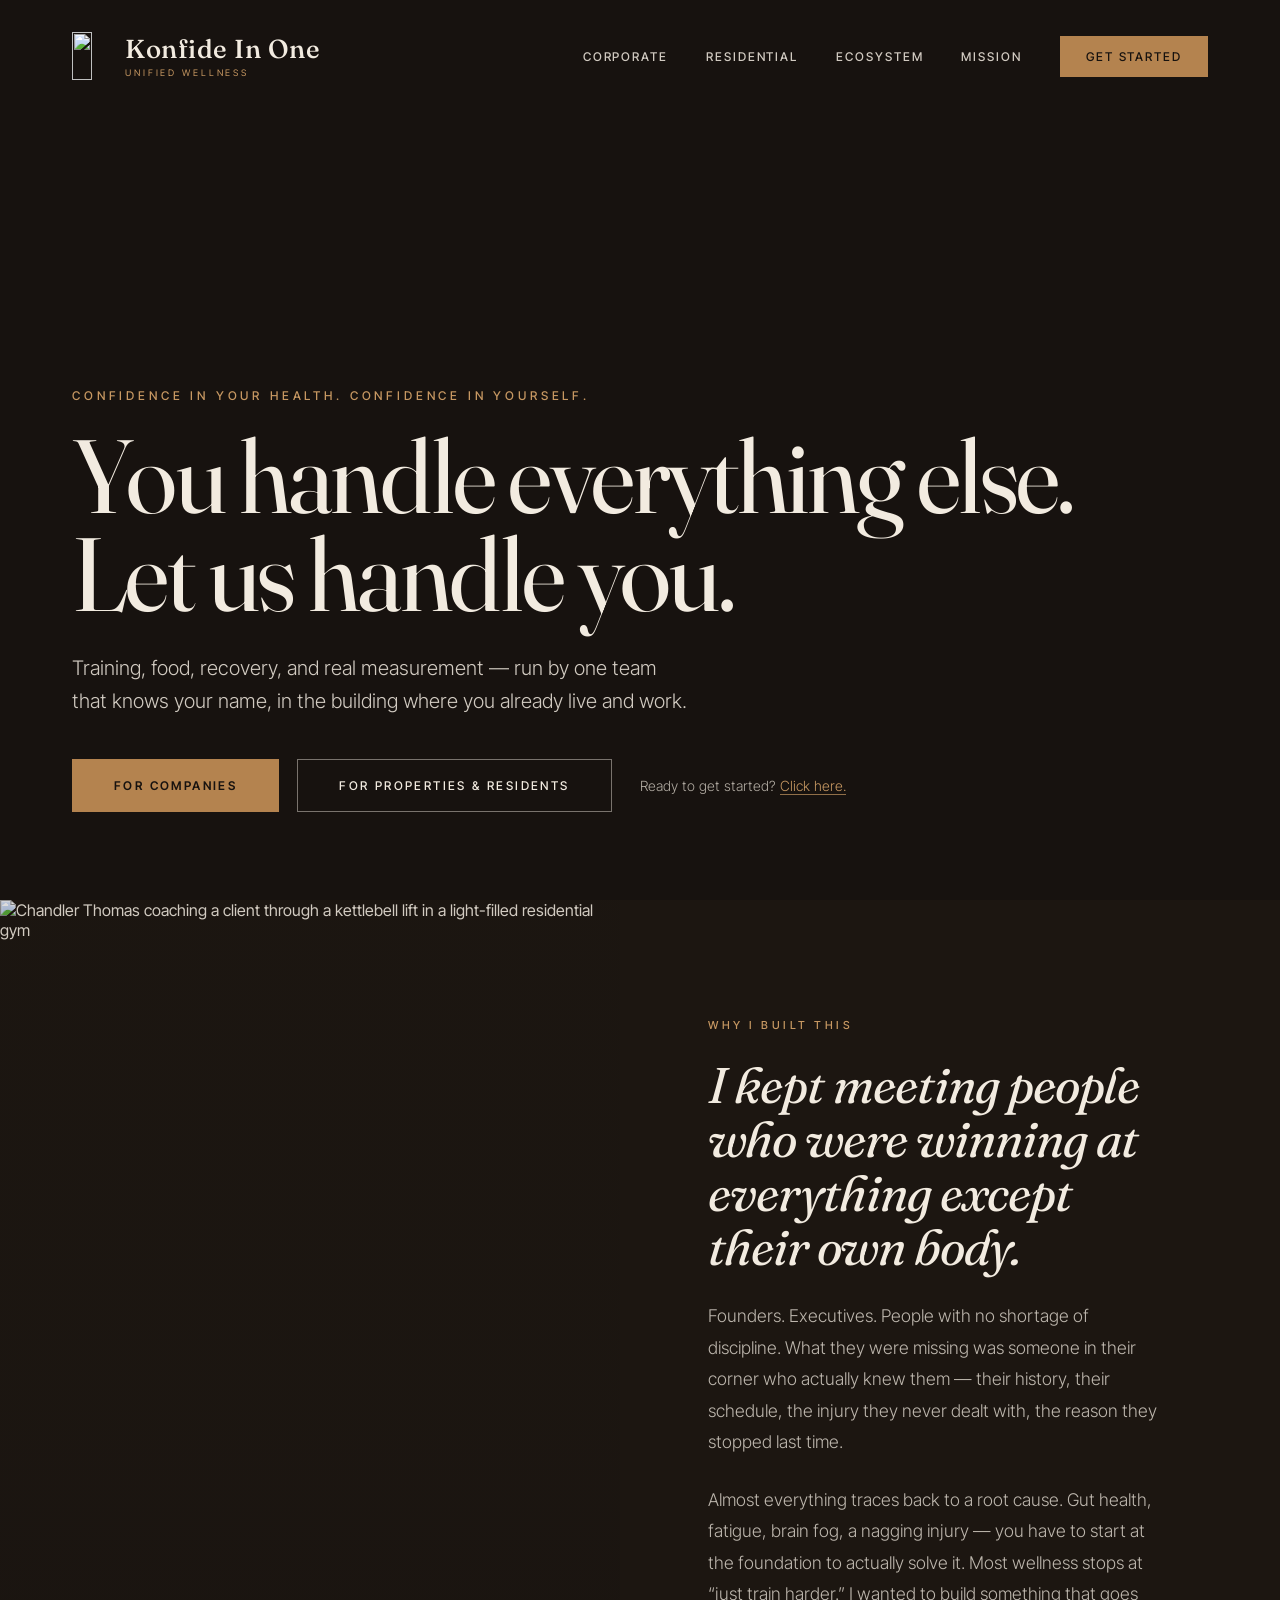
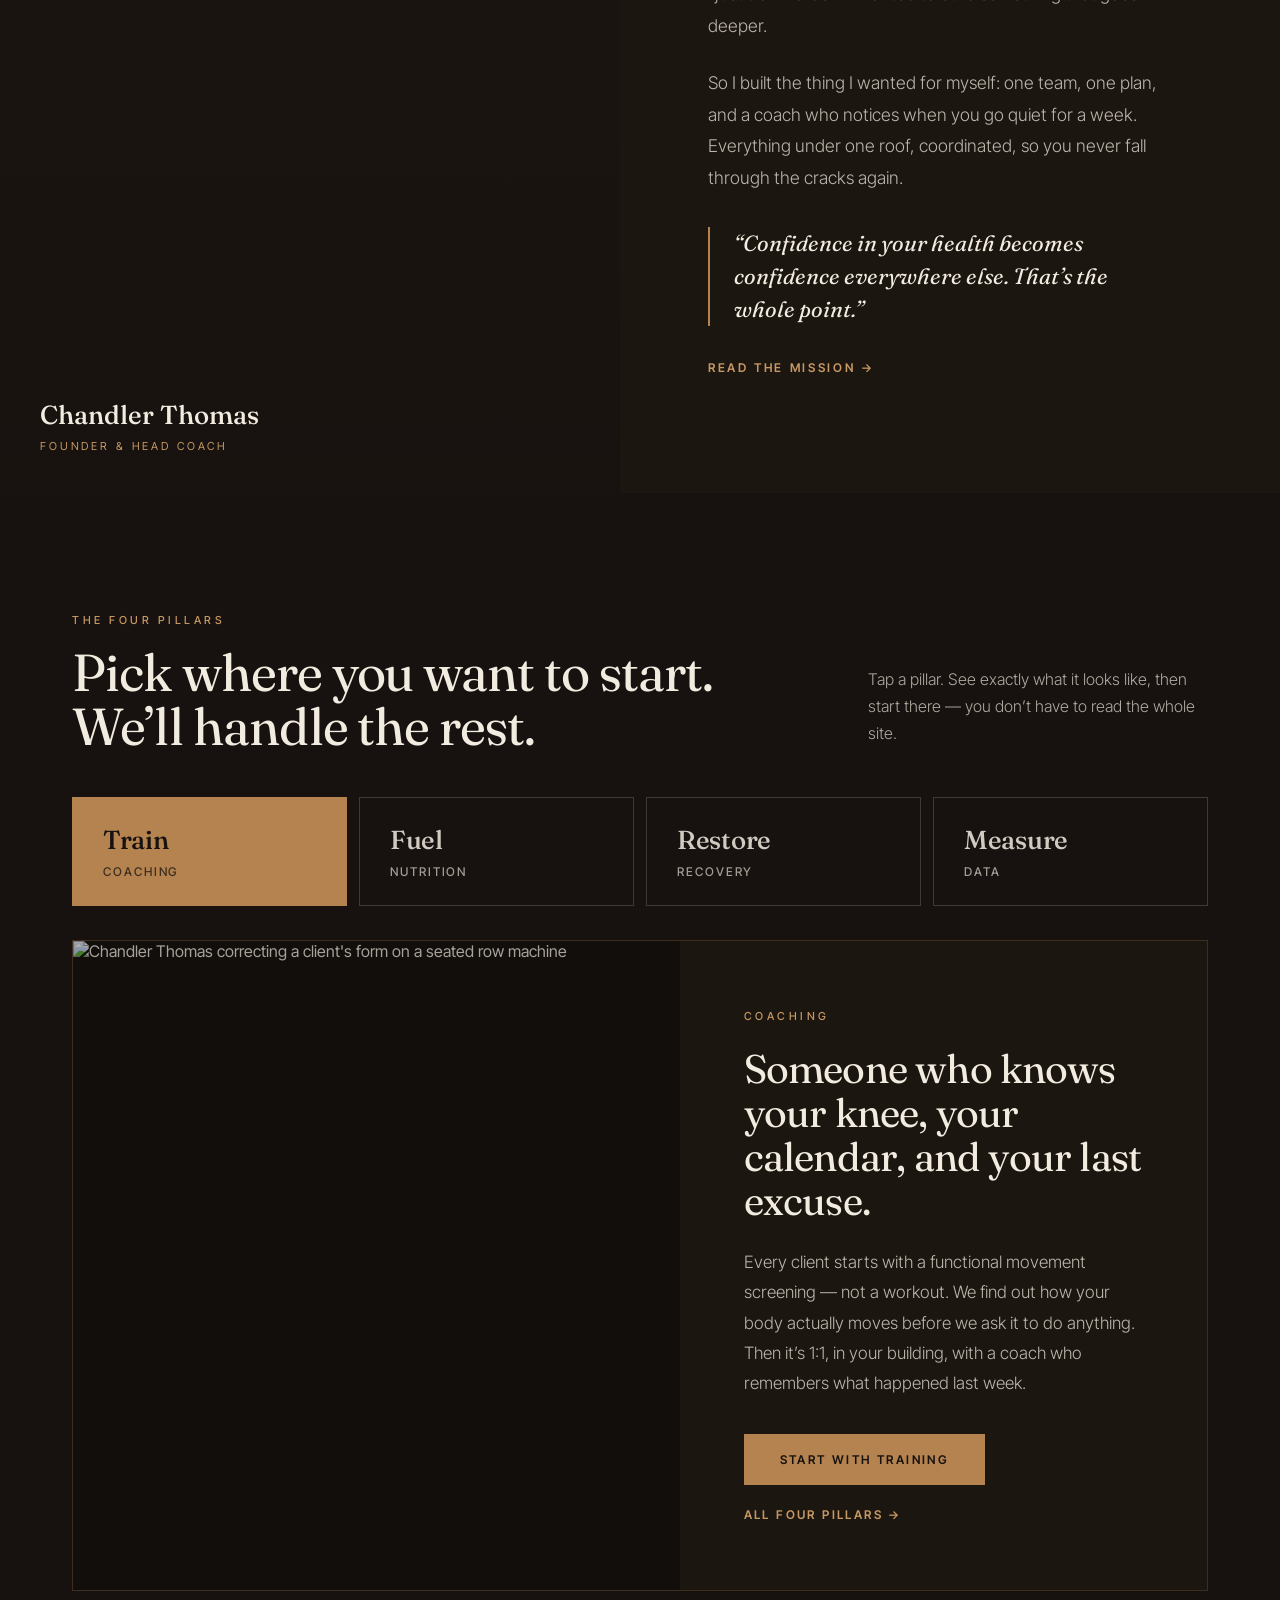
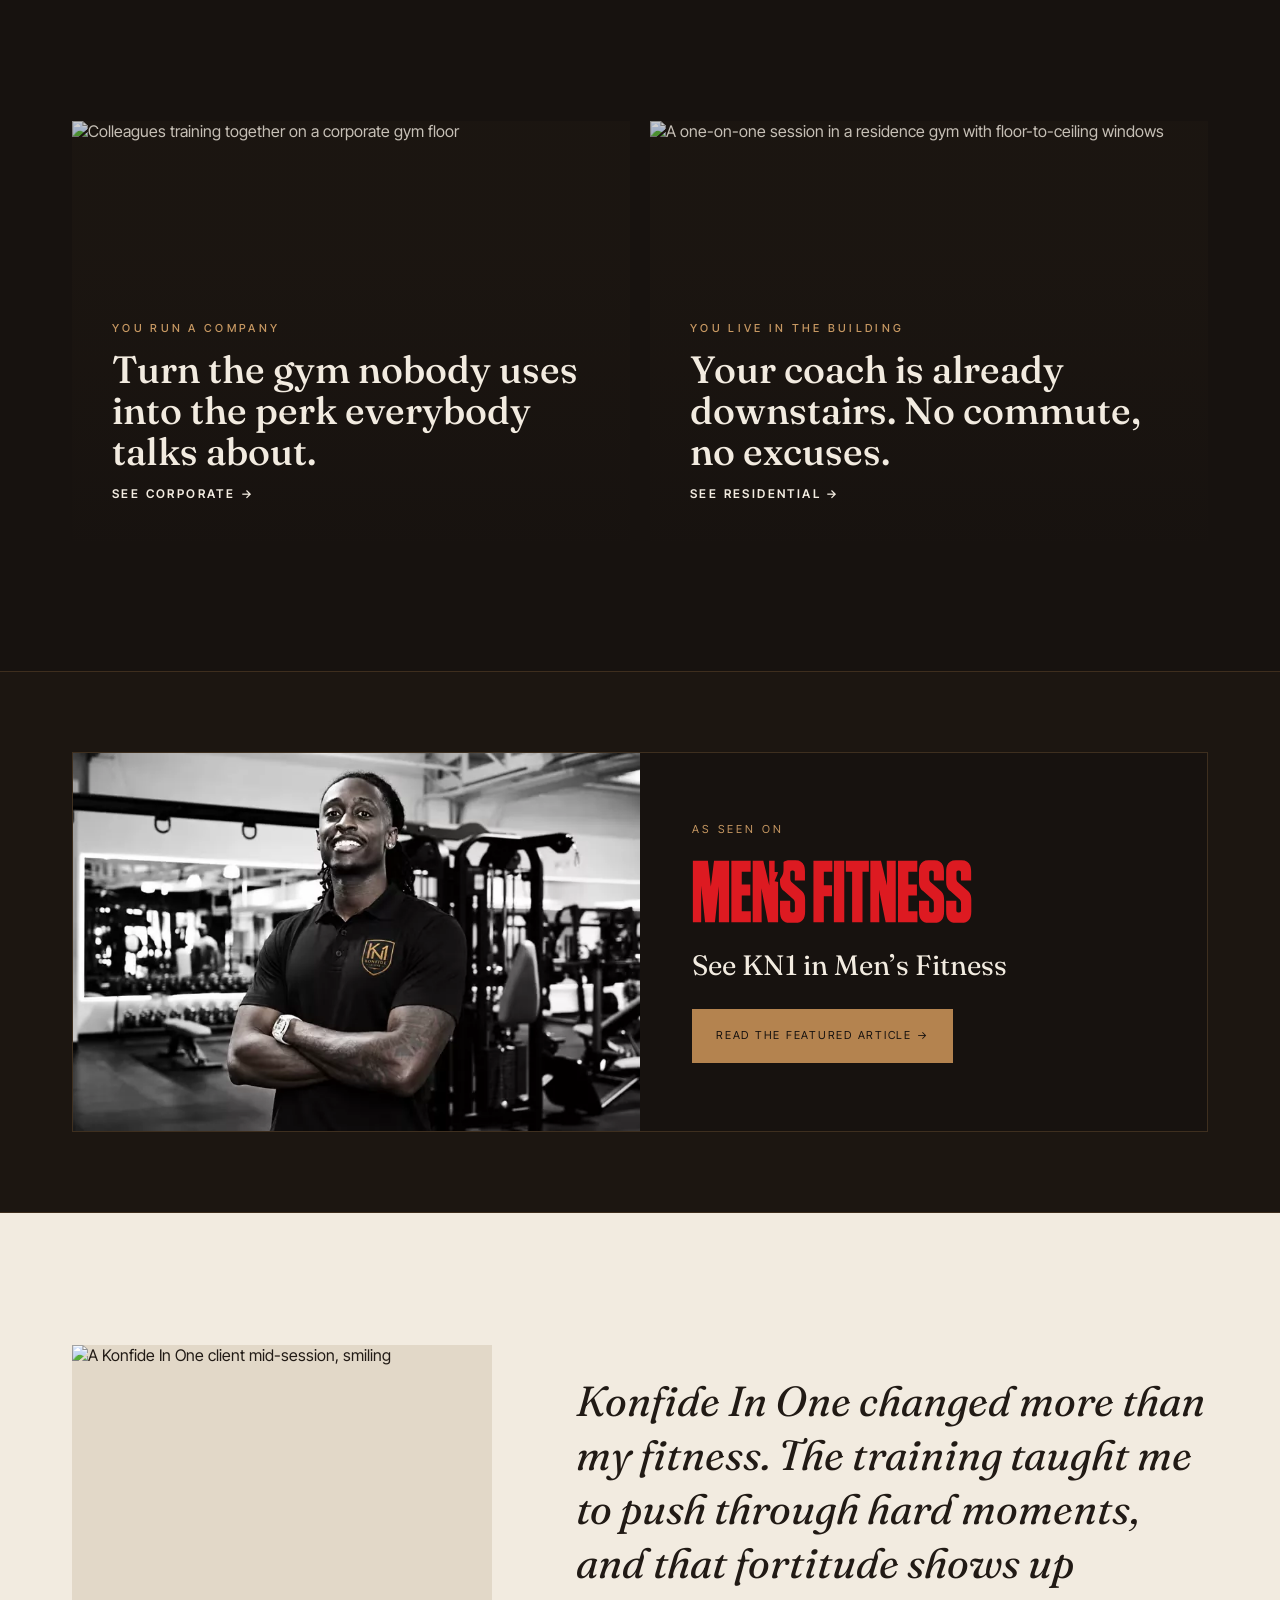
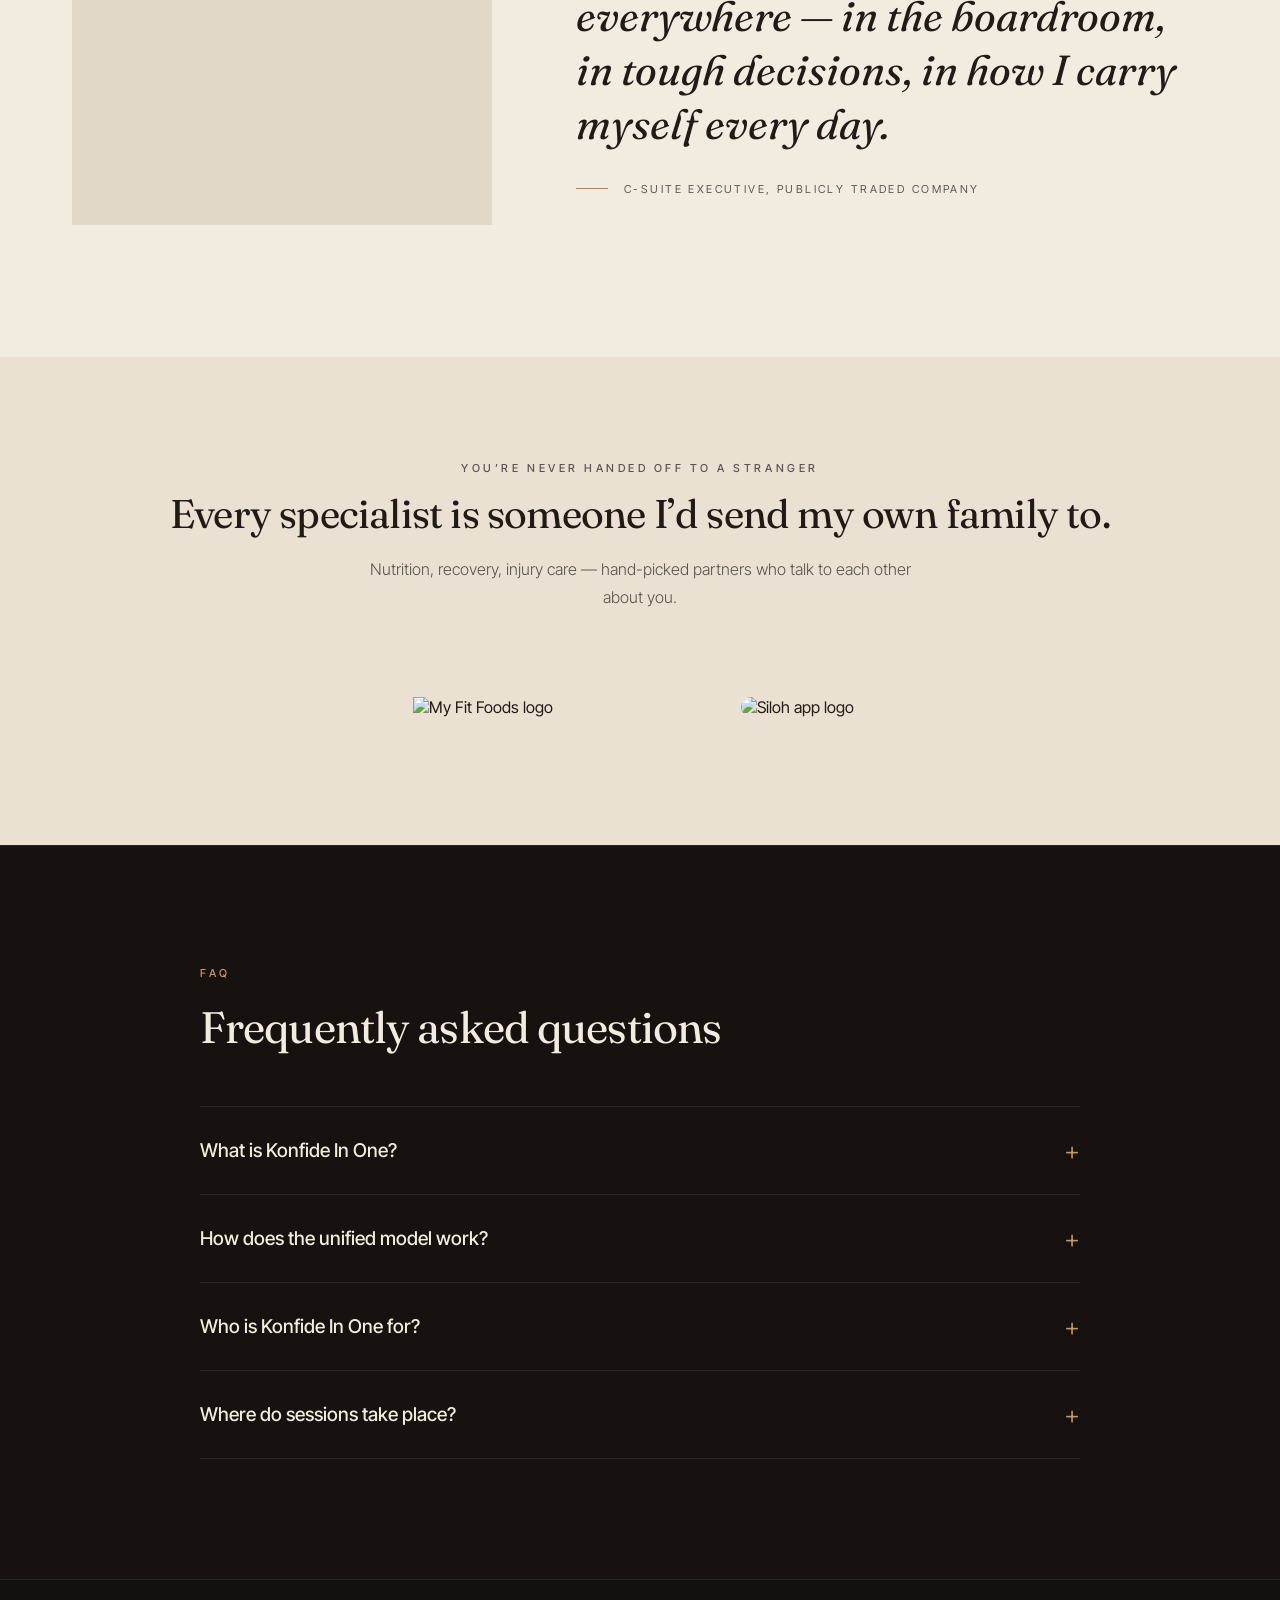
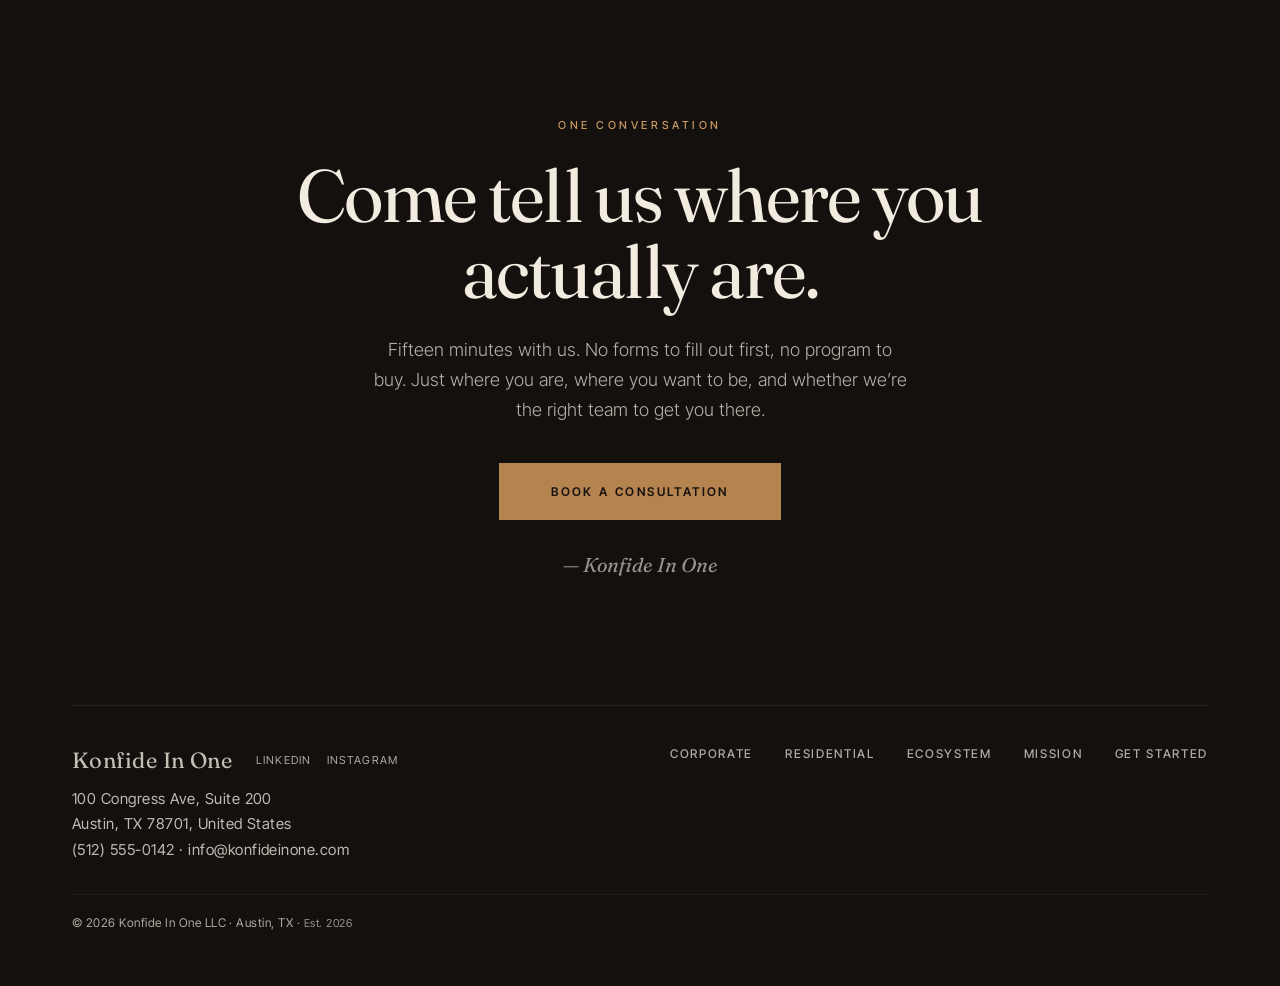
==== commit 630785c3: "Fix pillar icons and secondary page hero layouts" ====
--- a/index.html
+++ b/index.html
@@ -65,9 +65,6 @@
     .pillar-tab.is-active { background: #B4834F; border-color: #B4834F; color: #17120F; }
     .pillar-panel { display: none; }
     .pillar-panel.is-active { display: grid; }
-    .pillar-video-play:focus-visible { outline: 2px solid #C79862; outline-offset: 3px; }
-    .pillar-video-play span { transition: transform 0.25s ease; }
-    .pillar-video-play:hover span, .pillar-video-play:focus-visible span { transform: scale(1.08); }
 
     /* ===== audience shortcut cards ===== */
     .shortcut-card { transition: transform 0.4s ease; }
@@ -191,20 +188,20 @@
   </nav>
 
   <!-- ===== HERO ===== -->
-  <div class="site-hero" style="position: relative; height: 880px; width: 100%; overflow: hidden;">
+  <div class="site-hero homepage-hero" style="position: relative; height: 880px; width: 100%; overflow: hidden;">
     <video autoplay muted loop playsinline preload="metadata" poster="images/ChanCL-56.webp" style="position: absolute; inset: 0; width: 100%; height: 100%; object-fit: cover; pointer-events: none;" id="heroVideo">
       <source src="videos/hero-bg.mp4" type="video/mp4">
     </video>
     <div style="position: absolute; inset: 0; background: linear-gradient(180deg, rgba(23,18,15,0.72) 0%, rgba(23,18,15,0.22) 38%, rgba(23,18,15,0.94) 100%);"></div>
 
-    <div class="hero-content" style="position: absolute; left: 72px; right: 72px; bottom: 88px; z-index: 10;">
+    <div class="hero-content" style="z-index: 10;">
       <div style="font-size: 12px; letter-spacing: 0.32em; text-transform: uppercase; color: #C79862; margin-bottom: 24px; font-weight: 500; animation: fadeUp 0.9s ease both;">Confidence in your health. Confidence in yourself.</div>
       <h1 class="fr" style="font-size: 104px; line-height: 0.95; font-weight: 400; letter-spacing: -0.025em; max-width: 1060px; animation: fadeUp 1s ease 0.1s both;">You handle everything else. Let us handle you.</h1>
       <div style="font-size: 20px; line-height: 1.62; font-weight: 300; color: rgba(242,235,224,0.85); max-width: 620px; margin-top: 28px; animation: fadeUp 1s ease 0.2s both;">Training, food, recovery, and real measurement &mdash; run by one team that knows your name, in the building where you already live and work.</div>
       <div class="hero-actions" style="display: flex; gap: 18px; align-items: center; margin-top: 42px; animation: fadeUp 1s ease 0.3s both;">
         <a href="corporate.html" class="cta-solid" style="font-size: 12px; letter-spacing: 0.2em; text-transform: uppercase; font-weight: 600; padding: 19px 42px;">For companies</a>
         <a href="residential.html" class="cta-ghost" style="font-size: 12px; letter-spacing: 0.2em; text-transform: uppercase; font-weight: 500; padding: 18px 41px;">For properties &amp; residents</a>
-        <div style="font-size: 14px; color: rgba(242,235,224,0.7); font-weight: 300; margin-left: 10px;">Or just <a href="get-started.html" class="link-accent" style="border-bottom: 1px solid rgba(199,152,98,0.7);">talk to Chandler</a> &mdash; 15 minutes, no pitch.</div>
+        <div style="font-size: 14px; color: rgba(242,235,224,0.7); font-weight: 300; margin-left: 10px;">Ready to get started? <a href="get-started.html" class="link-accent" style="border-bottom: 1px solid rgba(199,152,98,0.7);">Click here.</a></div>
       </div>
     </div>
   </div>
@@ -261,14 +258,9 @@
 
     <!-- TRAIN -->
     <div class="pillar-panel is-active" id="panel-train" role="tabpanel" aria-labelledby="tab-train" style="grid-template-columns: 1.15fr 1fr; gap: 0; background: #1C1611; border: 1px solid rgba(180,131,79,0.22); min-height: 480px;">
-      <div class="pillar-video" data-video-src="videos/pilar-train.mp4" style="position: relative; overflow: hidden; background: #100C0A;">
+      <div class="pillar-video" style="position: relative; overflow: hidden; background: #100C0A;">
         <img src="images/ChanCL-5.webp" alt="Chandler Thomas correcting a client's form on a seated row machine" style="position: absolute; inset: 0; width: 100%; height: 100%; object-fit: cover;">
         <div style="position: absolute; inset: 0; background: rgba(23,18,15,0.34);"></div>
-        <button type="button" class="pillar-video-play" aria-label="Play the Train video" style="position: absolute; inset: 0; width: 100%; height: 100%; background: transparent; border: 0; cursor: pointer; display: flex; align-items: flex-end; justify-content: flex-start; padding: 32px;">
-          <span style="width: 64px; height: 64px; border-radius: 50%; background: #B4834F; display: flex; align-items: center; justify-content: center; box-shadow: 0 8px 24px rgba(0,0,0,0.35);">
-            <span style="width: 0; height: 0; border-top: 10px solid transparent; border-bottom: 10px solid transparent; border-left: 16px solid #17120F; margin-left: 4px;"></span>
-          </span>
-        </button>
       </div>
       <div style="padding: 68px 64px; display: flex; flex-direction: column; justify-content: center; gap: 24px;">
         <div style="font-size: 11px; letter-spacing: 0.32em; text-transform: uppercase; color: #C79862; font-weight: 500;">Coaching</div>
@@ -283,14 +275,9 @@
 
     <!-- FUEL -->
     <div class="pillar-panel" id="panel-fuel" role="tabpanel" aria-labelledby="tab-fuel" style="grid-template-columns: 1.15fr 1fr; gap: 0; background: #1C1611; border: 1px solid rgba(180,131,79,0.22); min-height: 480px;">
-      <div class="pillar-video" data-video-src="videos/pilar-fuel.mp4" style="position: relative; overflow: hidden; background: #100C0A;">
+      <div class="pillar-video" style="position: relative; overflow: hidden; background: #100C0A;">
         <img src="images/ChanCL-51.webp" alt="A coach and client talking through the plan during an on-site session" style="position: absolute; inset: 0; width: 100%; height: 100%; object-fit: cover;" loading="lazy">
         <div style="position: absolute; inset: 0; background: rgba(23,18,15,0.34);"></div>
-        <button type="button" class="pillar-video-play" aria-label="Play the Fuel video" style="position: absolute; inset: 0; width: 100%; height: 100%; background: transparent; border: 0; cursor: pointer; display: flex; align-items: flex-end; justify-content: flex-start; padding: 32px;">
-          <span style="width: 64px; height: 64px; border-radius: 50%; background: #B4834F; display: flex; align-items: center; justify-content: center; box-shadow: 0 8px 24px rgba(0,0,0,0.35);">
-            <span style="width: 0; height: 0; border-top: 10px solid transparent; border-bottom: 10px solid transparent; border-left: 16px solid #17120F; margin-left: 4px;"></span>
-          </span>
-        </button>
       </div>
       <div style="padding: 68px 64px; display: flex; flex-direction: column; justify-content: center; gap: 24px;">
         <div style="font-size: 11px; letter-spacing: 0.32em; text-transform: uppercase; color: #C79862; font-weight: 500;">Nutrition</div>
@@ -305,14 +292,9 @@
 
     <!-- RESTORE -->
     <div class="pillar-panel" id="panel-restore" role="tabpanel" aria-labelledby="tab-restore" style="grid-template-columns: 1.15fr 1fr; gap: 0; background: #1C1611; border: 1px solid rgba(180,131,79,0.22); min-height: 480px;">
-      <div class="pillar-video" data-video-src="videos/pilar-restore.mp4" style="position: relative; overflow: hidden; background: #100C0A;">
+      <div class="pillar-video" style="position: relative; overflow: hidden; background: #100C0A;">
         <img src="images/ChanCL-65.webp" alt="Hands-on mobility and recovery work during an on-site session" style="position: absolute; inset: 0; width: 100%; height: 100%; object-fit: cover;" loading="lazy">
         <div style="position: absolute; inset: 0; background: rgba(23,18,15,0.34);"></div>
-        <button type="button" class="pillar-video-play" aria-label="Play the Restore video" style="position: absolute; inset: 0; width: 100%; height: 100%; background: transparent; border: 0; cursor: pointer; display: flex; align-items: flex-end; justify-content: flex-start; padding: 32px;">
-          <span style="width: 64px; height: 64px; border-radius: 50%; background: #B4834F; display: flex; align-items: center; justify-content: center; box-shadow: 0 8px 24px rgba(0,0,0,0.35);">
-            <span style="width: 0; height: 0; border-top: 10px solid transparent; border-bottom: 10px solid transparent; border-left: 16px solid #17120F; margin-left: 4px;"></span>
-          </span>
-        </button>
       </div>
       <div style="padding: 68px 64px; display: flex; flex-direction: column; justify-content: center; gap: 24px;">
         <div style="font-size: 11px; letter-spacing: 0.32em; text-transform: uppercase; color: #C79862; font-weight: 500;">Recovery</div>
@@ -327,14 +309,9 @@
 
     <!-- MEASURE -->
     <div class="pillar-panel" id="panel-measure" role="tabpanel" aria-labelledby="tab-measure" style="grid-template-columns: 1.15fr 1fr; gap: 0; background: #1C1611; border: 1px solid rgba(180,131,79,0.22); min-height: 480px;">
-      <div class="pillar-video" data-video-src="videos/pilar-measure.mp4" style="position: relative; overflow: hidden; background: #100C0A;">
+      <div class="pillar-video" style="position: relative; overflow: hidden; background: #100C0A;">
         <img src="images/ChanCL-72.webp" alt="A client working through a tracked core progression with her coach" style="position: absolute; inset: 0; width: 100%; height: 100%; object-fit: cover;" loading="lazy">
         <div style="position: absolute; inset: 0; background: rgba(23,18,15,0.34);"></div>
-        <button type="button" class="pillar-video-play" aria-label="Play the Measure video" style="position: absolute; inset: 0; width: 100%; height: 100%; background: transparent; border: 0; cursor: pointer; display: flex; align-items: flex-end; justify-content: flex-start; padding: 32px;">
-          <span style="width: 64px; height: 64px; border-radius: 50%; background: #B4834F; display: flex; align-items: center; justify-content: center; box-shadow: 0 8px 24px rgba(0,0,0,0.35);">
-            <span style="width: 0; height: 0; border-top: 10px solid transparent; border-bottom: 10px solid transparent; border-left: 16px solid #17120F; margin-left: 4px;"></span>
-          </span>
-        </button>
       </div>
       <div style="padding: 68px 64px; display: flex; flex-direction: column; justify-content: center; gap: 24px;">
         <div style="font-size: 11px; letter-spacing: 0.32em; text-transform: uppercase; color: #C79862; font-weight: 500;">Data</div>
@@ -377,10 +354,10 @@
       <img class="media-portrait" src="images/Chandler%20Img%201.webp" alt="Chandler Thomas, founder of Konfide In One, in the gym" width="828" height="552" loading="lazy">
       <div class="media-content">
         <span class="media-label">As seen on</span>
-        <a class="media-brand" href="https://www.mensfitness.com/news/wellness-is-coming-to-you-now-not-the-other-way-around" target="_blank" rel="noopener noreferrer" aria-label="Chandler in Men's Fitness (opens in a new tab)">
+        <a class="media-brand" href="https://www.mensfitness.com/news/wellness-is-coming-to-you-now-not-the-other-way-around" target="_blank" rel="noopener noreferrer" aria-label="KN1 in Men's Fitness (opens in a new tab)">
           <img src="images/mensfitness%20logo.svg" alt="Men's Fitness" width="280" height="64" loading="lazy">
         </a>
-        <p class="fr media-description">See Chandler featured in Men&rsquo;s Fitness.</p>
+        <p class="fr media-description">See KN1 in Men&rsquo;s Fitness</p>
         <a class="cta-solid media-cta" href="https://www.mensfitness.com/news/wellness-is-coming-to-you-now-not-the-other-way-around" target="_blank" rel="noopener noreferrer">Read the Featured Article &rarr;</a>
       </div>
     </div>
@@ -448,10 +425,10 @@
   <div role="contentinfo" style="background: #14100D; border-top: 1px solid rgba(242,235,224,0.08); padding: 138px 72px 0;">
     <div style="text-align: center; display: flex; flex-direction: column; align-items: center; gap: 26px;">
       <div style="font-size: 11px; letter-spacing: 0.32em; text-transform: uppercase; color: #C79862; font-weight: 500;">One conversation</div>
-      <h2 class="fr" style="font-size: 74px; line-height: 1.02; font-weight: 400; letter-spacing: -0.025em; max-width: 900px;">Come tell me where you actually are.</h2>
-      <div style="font-size: 18px; line-height: 1.66; font-weight: 300; color: rgba(242,235,224,0.72); max-width: 540px;">Fifteen minutes with me. No forms to fill out first, no program to buy. Just where you are, where you want to be, and whether we&rsquo;re the right team to get you there.</div>
+      <h2 class="fr" style="font-size: 74px; line-height: 1.02; font-weight: 400; letter-spacing: -0.025em; max-width: 900px;">Come tell us where you actually are.</h2>
+      <div style="font-size: 18px; line-height: 1.66; font-weight: 300; color: rgba(242,235,224,0.72); max-width: 540px;">Fifteen minutes with us. No forms to fill out first, no program to buy. Just where you are, where you want to be, and whether we&rsquo;re the right team to get you there.</div>
       <a href="get-started.html" class="cta-solid" style="font-size: 12px; letter-spacing: 0.2em; text-transform: uppercase; font-weight: 600; padding: 21px 52px; margin-top: 12px;">Book a consultation</a>
-      <div class="fr" style="font-size: 20px; font-style: italic; color: rgba(242,235,224,0.6); margin-top: 6px;">&mdash; Chandler</div>
+      <div class="fr" style="font-size: 20px; font-style: italic; color: rgba(242,235,224,0.6); margin-top: 6px;">&mdash; Konfide In One</div>
     </div>
 
     <div style="display: flex; flex-direction: column; margin-top: 128px; padding-top: 40px; border-top: 1px solid rgba(242,235,224,0.08); font-size: 12px; letter-spacing: 0.04em; color: rgba(242,235,224,0.7); gap: 32px; padding-bottom: 56px;">
@@ -467,7 +444,7 @@
           <div style="line-height: 1.7; font-size: 15px; color: rgba(242,235,224,0.78);">
             <div>100 Congress Ave, Suite 200</div>
             <div>Austin, TX 78701, United States</div>
-            <div><a href="tel:+15125550142">(512) 555-0142</a> &middot; <a href="mailto:hello@konfideinone.com">hello<!-- -->&#64;<!-- -->konfideinone&#46;com</a></div>
+            <div><a href="tel:+15125550142">(512) 555-0142</a> &middot; <a href="mailto:info@konfideinone.com">info@konfideinone.com</a></div>
           </div>
         </div>
         <div style="display: flex; flex-direction: column; gap: 8px; align-items: flex-end;">
@@ -506,34 +483,6 @@
         tab.addEventListener('click', function () { activate(tab.getAttribute('data-pillar')); });
       })(tabs[k]);
     }
-  }
-
-  /* ---- click-to-play pillar videos (same behaviour as the Ecosystem page).
-         If the footage isn't uploaded yet the poster is restored instead of
-         leaving a broken player on the page. ---- */
-  function bindPillarVideo(wrap) {
-    var btn = wrap.querySelector('.pillar-video-play');
-    if (!btn) return;
-    btn.addEventListener('click', function () {
-      var poster = wrap.innerHTML;
-      var video = document.createElement('video');
-      video.src = wrap.getAttribute('data-video-src');
-      video.controls = true;
-      video.autoplay = true;
-      video.playsInline = true;
-      video.style.cssText = 'position:absolute; inset:0; width:100%; height:100%; object-fit:cover;';
-      video.addEventListener('error', function () {
-        wrap.innerHTML = poster;
-        bindPillarVideo(wrap);
-      });
-      wrap.innerHTML = '';
-      wrap.appendChild(video);
-      video.play().catch(function () {});
-    });
-  }
-  function initPillarVideos() {
-    var wraps = document.querySelectorAll('.pillar-video');
-    for (var i = 0; i < wraps.length; i++) bindPillarVideo(wraps[i]);
   }
 
   /* ---- hero video: some browsers ignore the autoplay attribute ---- */
@@ -561,7 +510,7 @@
     "description": "On-site wellness company integrating training, nutrition, recovery, and body composition measurement into one accountable system for companies, residential properties, and individuals in Austin, TX.",
     "url": "https://konfideinone.com/",
     "telephone": "+1-512-555-0142",
-    "email": "hello@konfideinone.com",
+    "email": "info@konfideinone.com",
     "priceRange": "$$$",
     "address": {
       "@type": "PostalAddress",
--- a/responsive.css
+++ b/responsive.css
@@ -22,8 +22,15 @@
 .gs-aside-inner { min-height: calc(100vh - 113px); min-height: calc(100svh - 113px); }
 .site-hero { height: auto !important; min-height: 100vh !important; min-height: 100svh !important; display: flex; flex-direction: column; justify-content: flex-end; padding: 176px 72px 88px; }
 .site-hero > .hero-content { position: relative !important; inset: auto !important; width: 100%; }
+@media (min-width: 1200px) {
+  /* Match the centered 1440px canvas and its wide-screen 24px gutters.
+     Laptop widths retain the hero's existing 72px section padding. */
+  .site-hero > .hero-content { max-width: calc(1440px - 2 * 24px); margin-inline: auto; }
+  /* Use the homepage type scale across full-screen heroes; retain smaller-screen rules below. */
+  .site-hero > .hero-content h1 { font-size: 104px !important; line-height: .95 !important; letter-spacing: -.025em !important; max-width: 1060px !important; }
+}
 .partner-card:not(:has(.partner-aside)) { grid-template-columns: auto 1fr !important; }
-.media-recognition { padding: 80px 72px !important; background: #1C1611; border-block: 1px solid rgba(180,131,79,.22); }
+.media-recognition { display: block; padding: 80px 72px !important; background: #1C1611; border-block: 1px solid rgba(180,131,79,.22); }
 .media-feature { max-width: 1180px; margin: 0 auto; display: grid; grid-template-columns: minmax(0,1fr) minmax(0,1fr); background: #17120F; border: 1px solid rgba(180,131,79,.25); }
 .media-portrait { display: block; width: 100%; height: 100%; min-height: 360px; object-fit: cover; object-position: center; }
 .media-content { padding: 52px; display: flex; flex-direction: column; align-items: flex-start; justify-content: center; gap: 24px; min-width: 0; }
